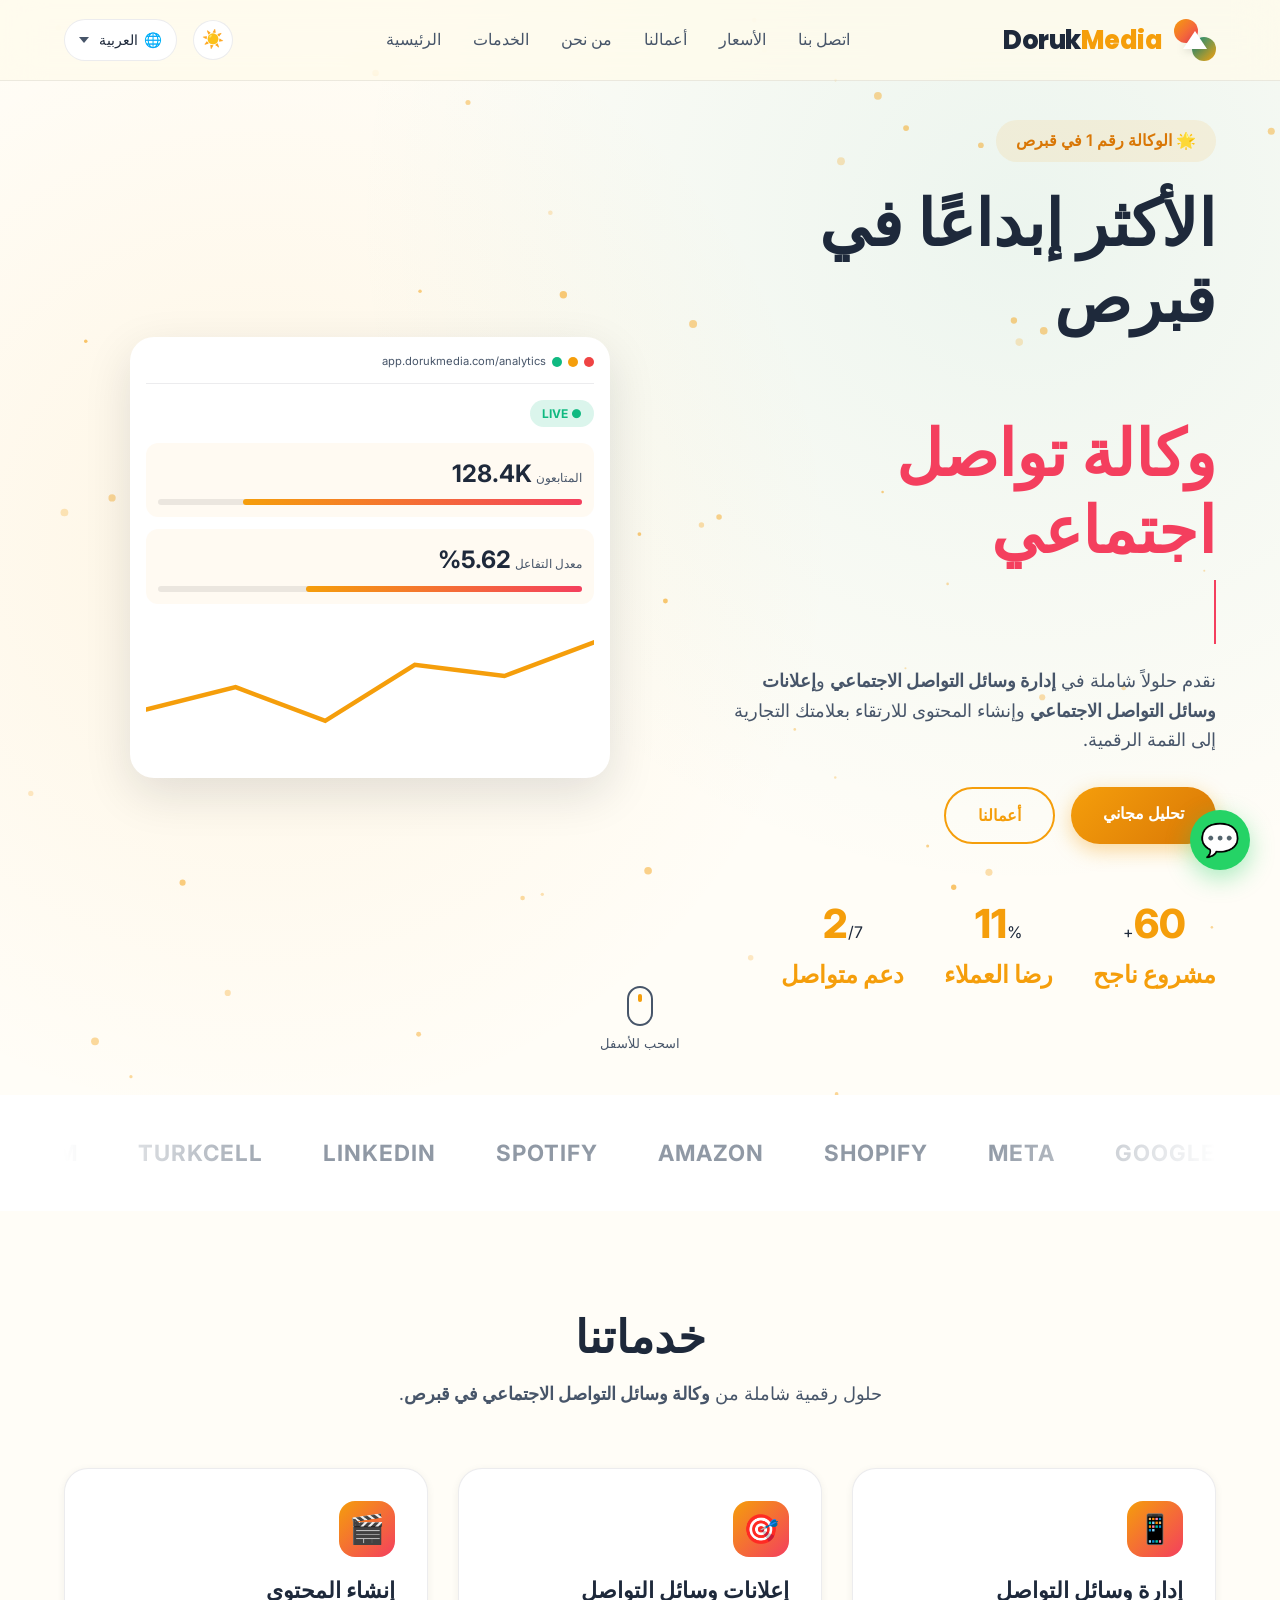
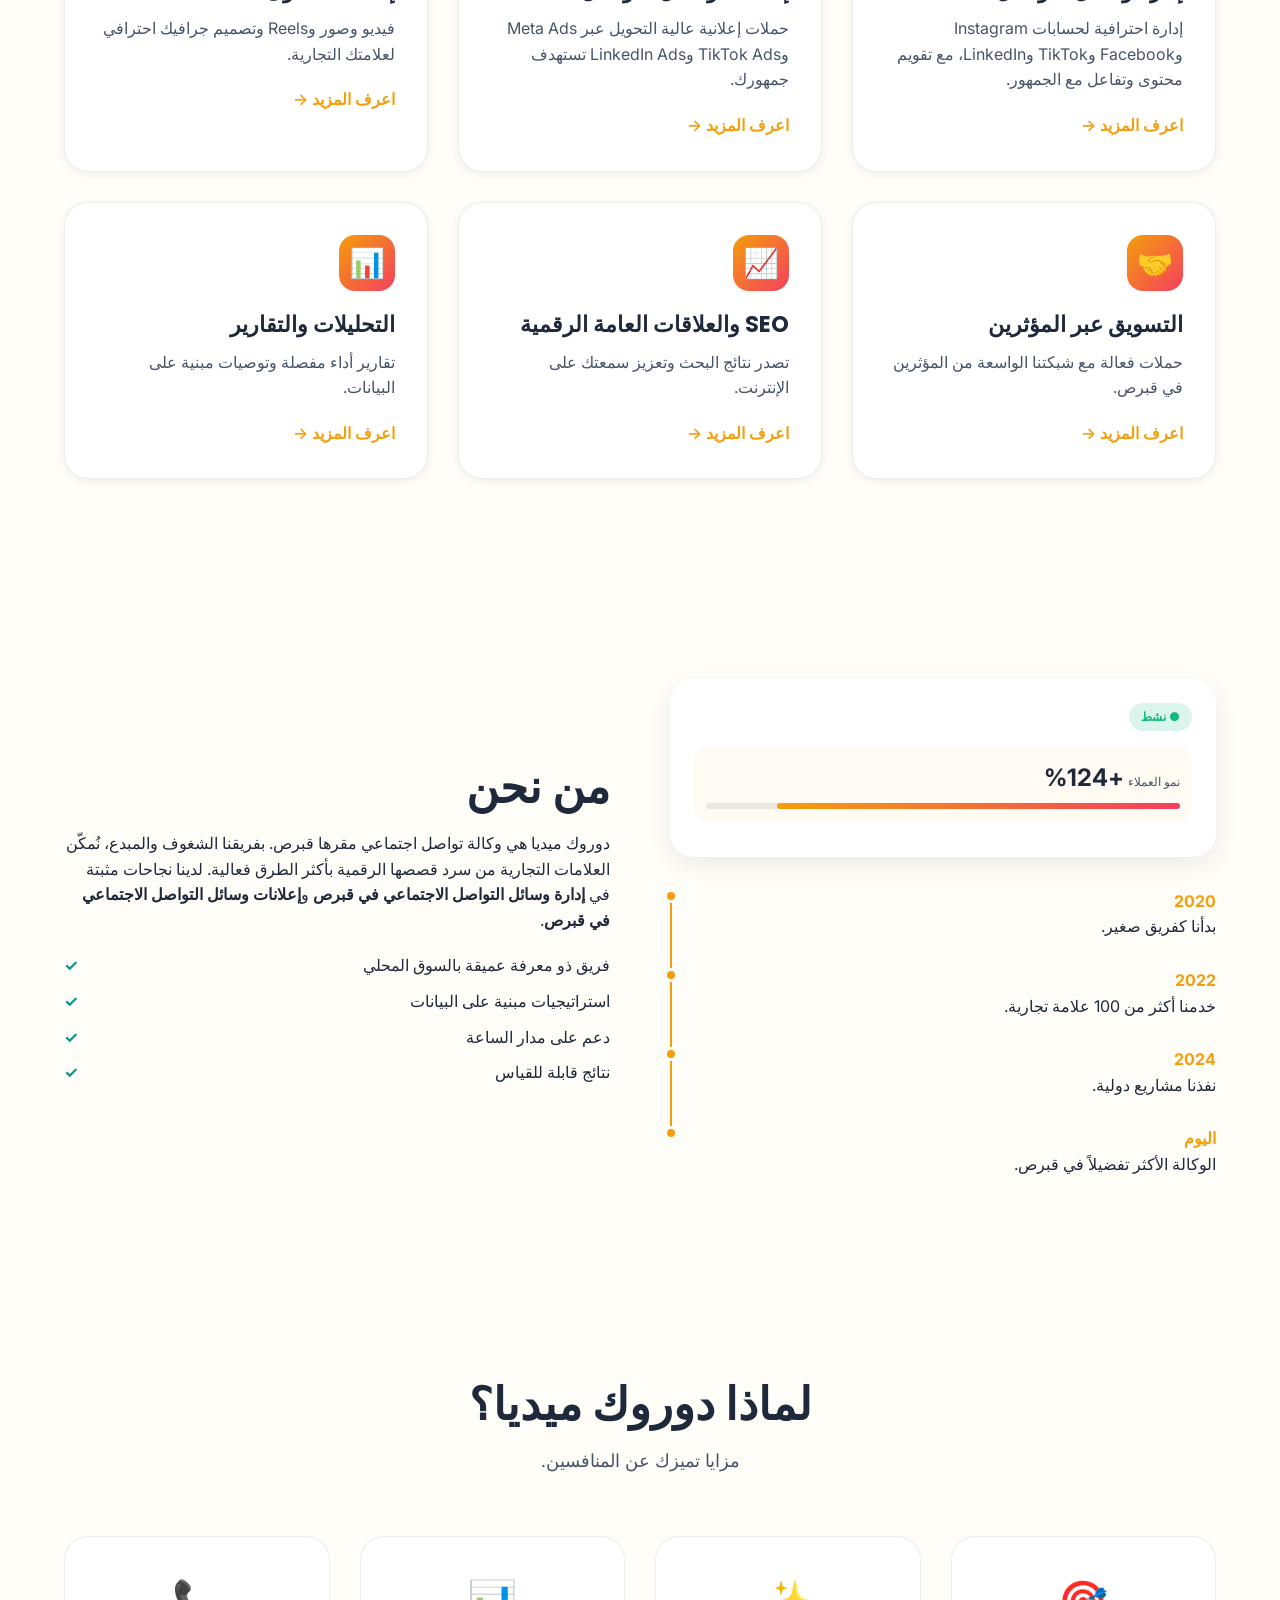
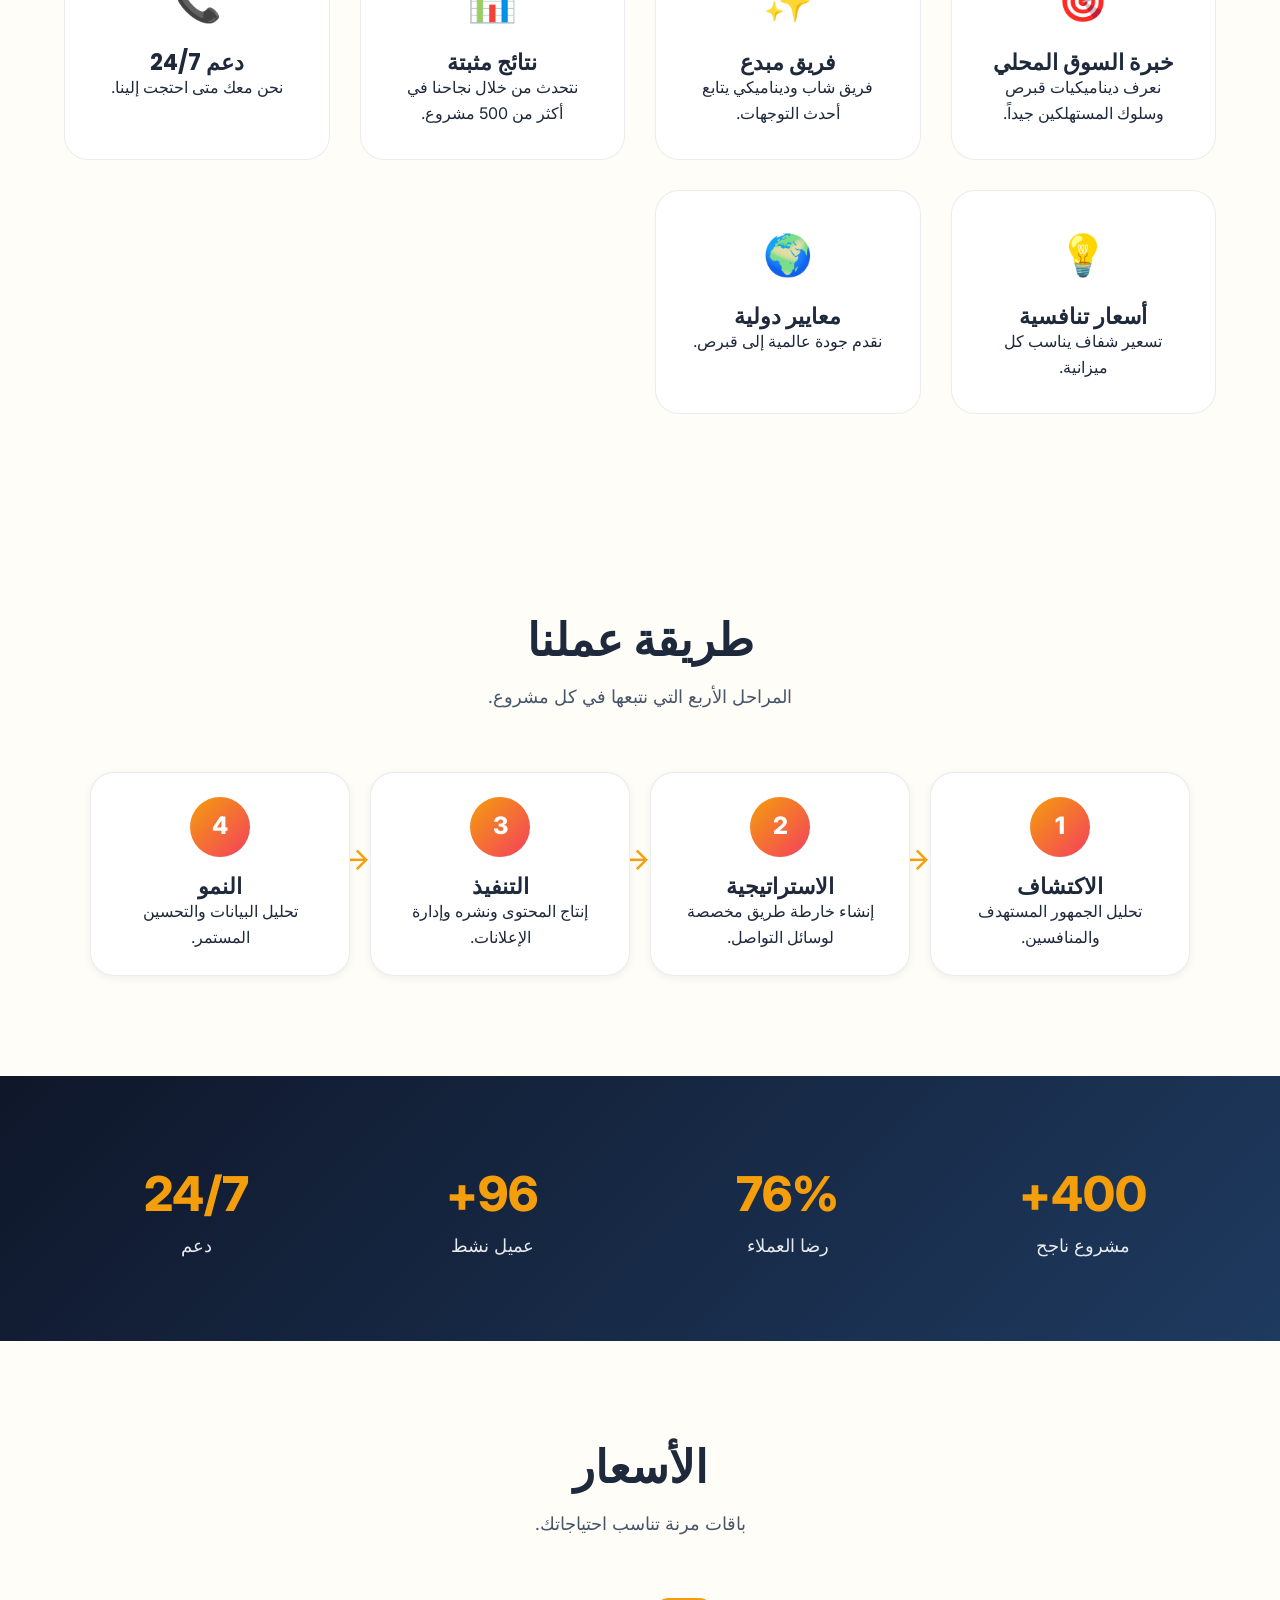
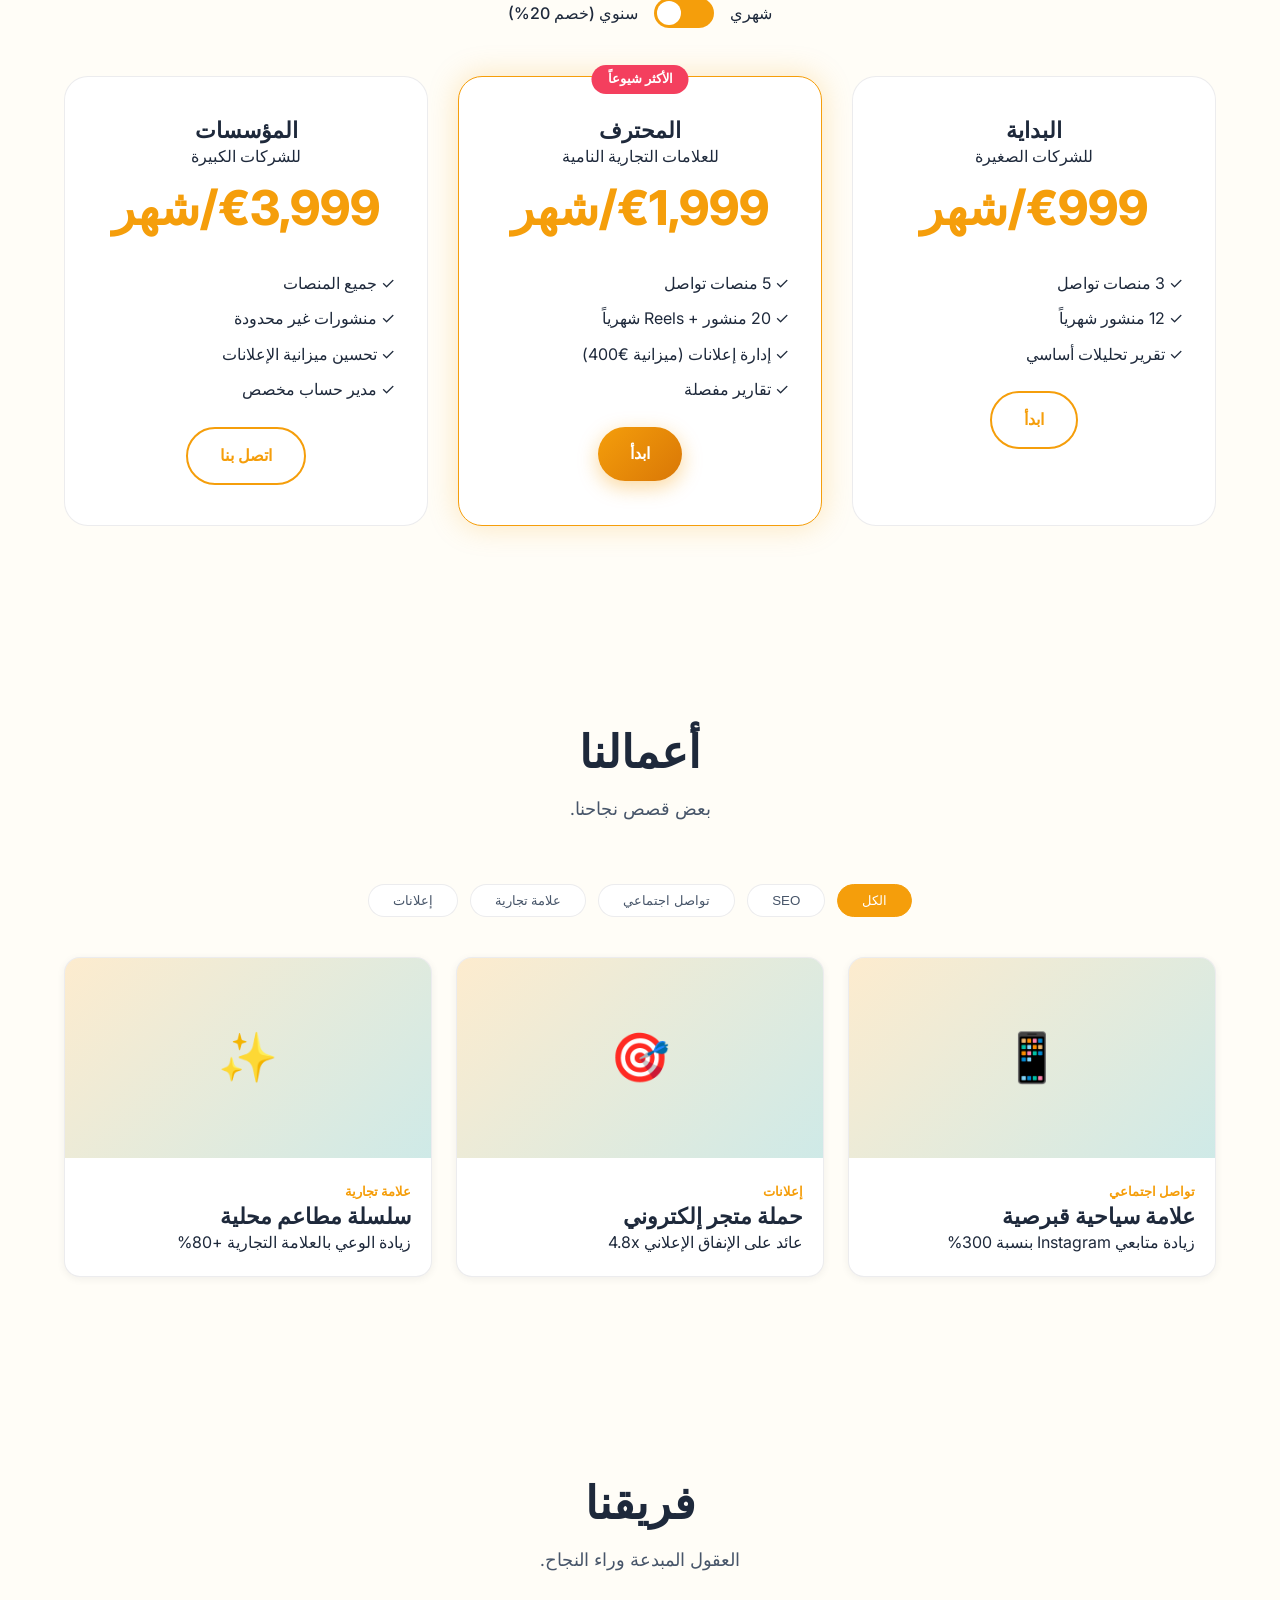
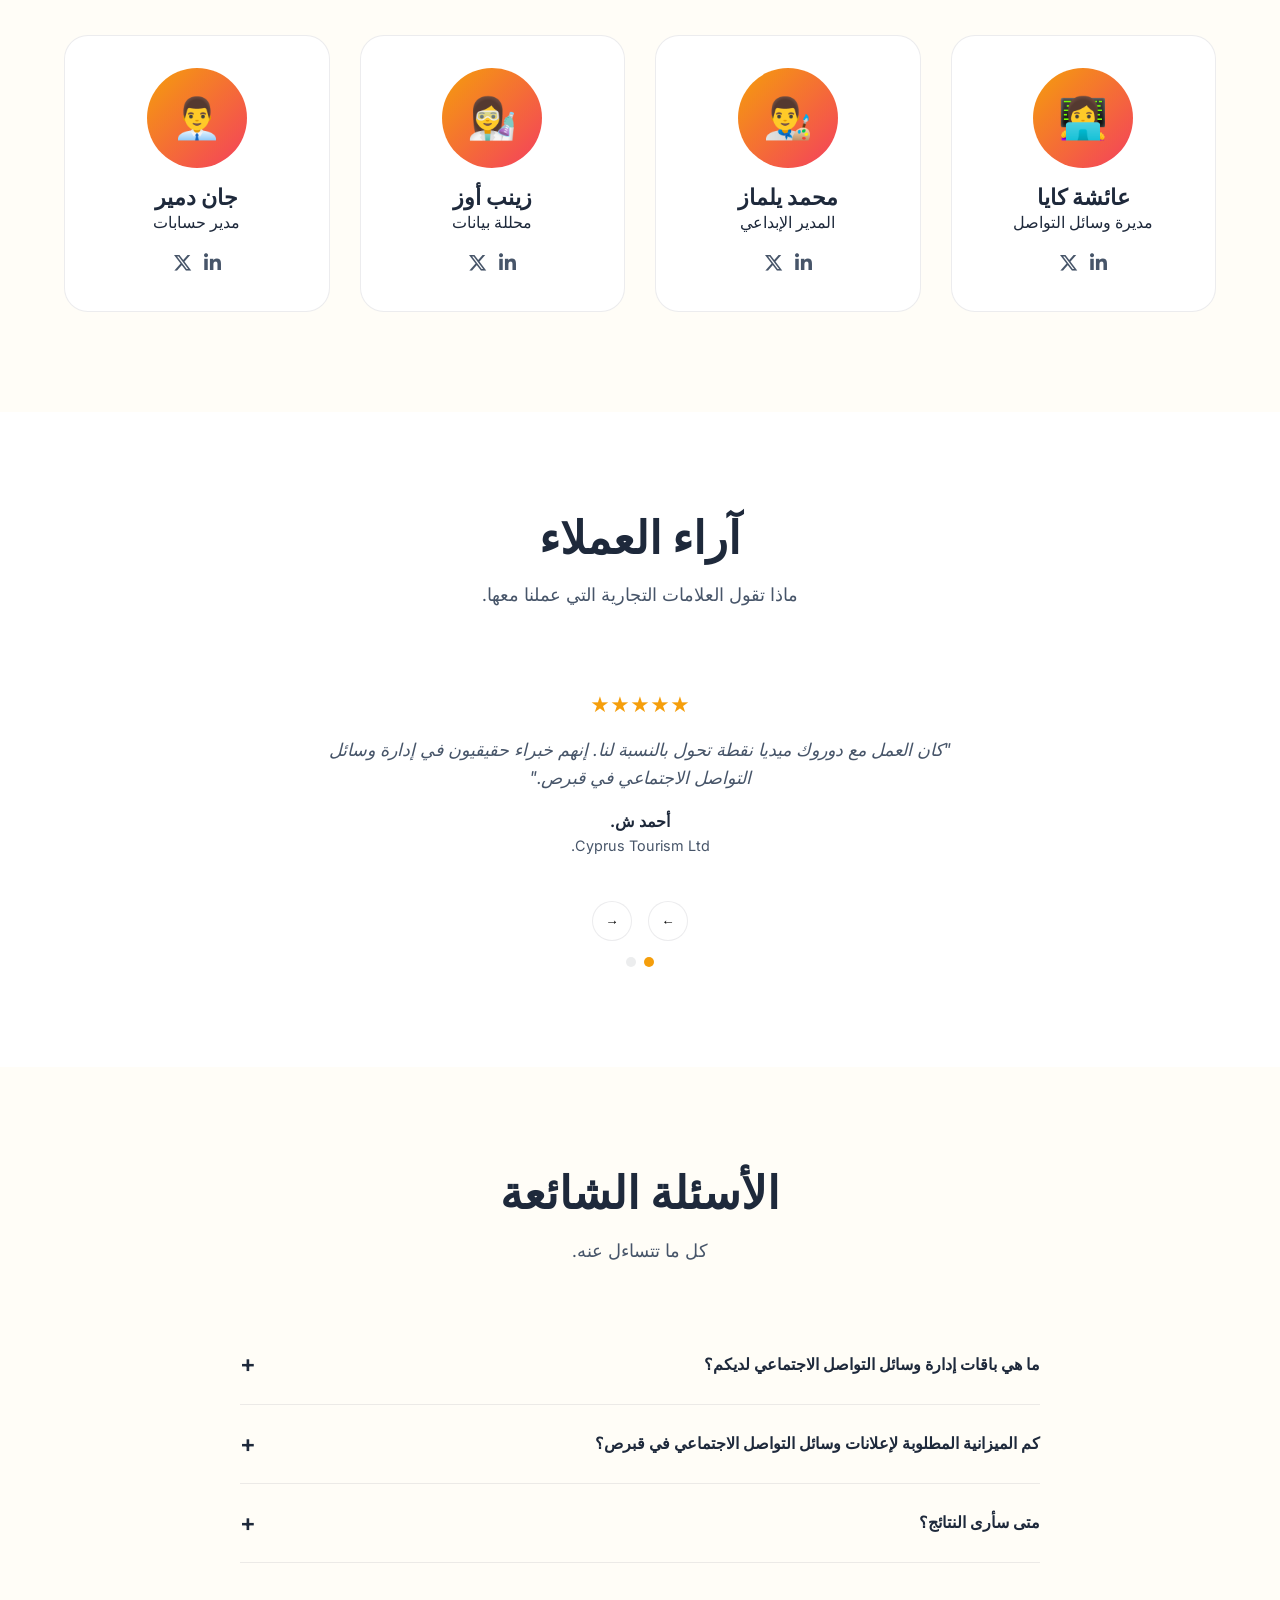
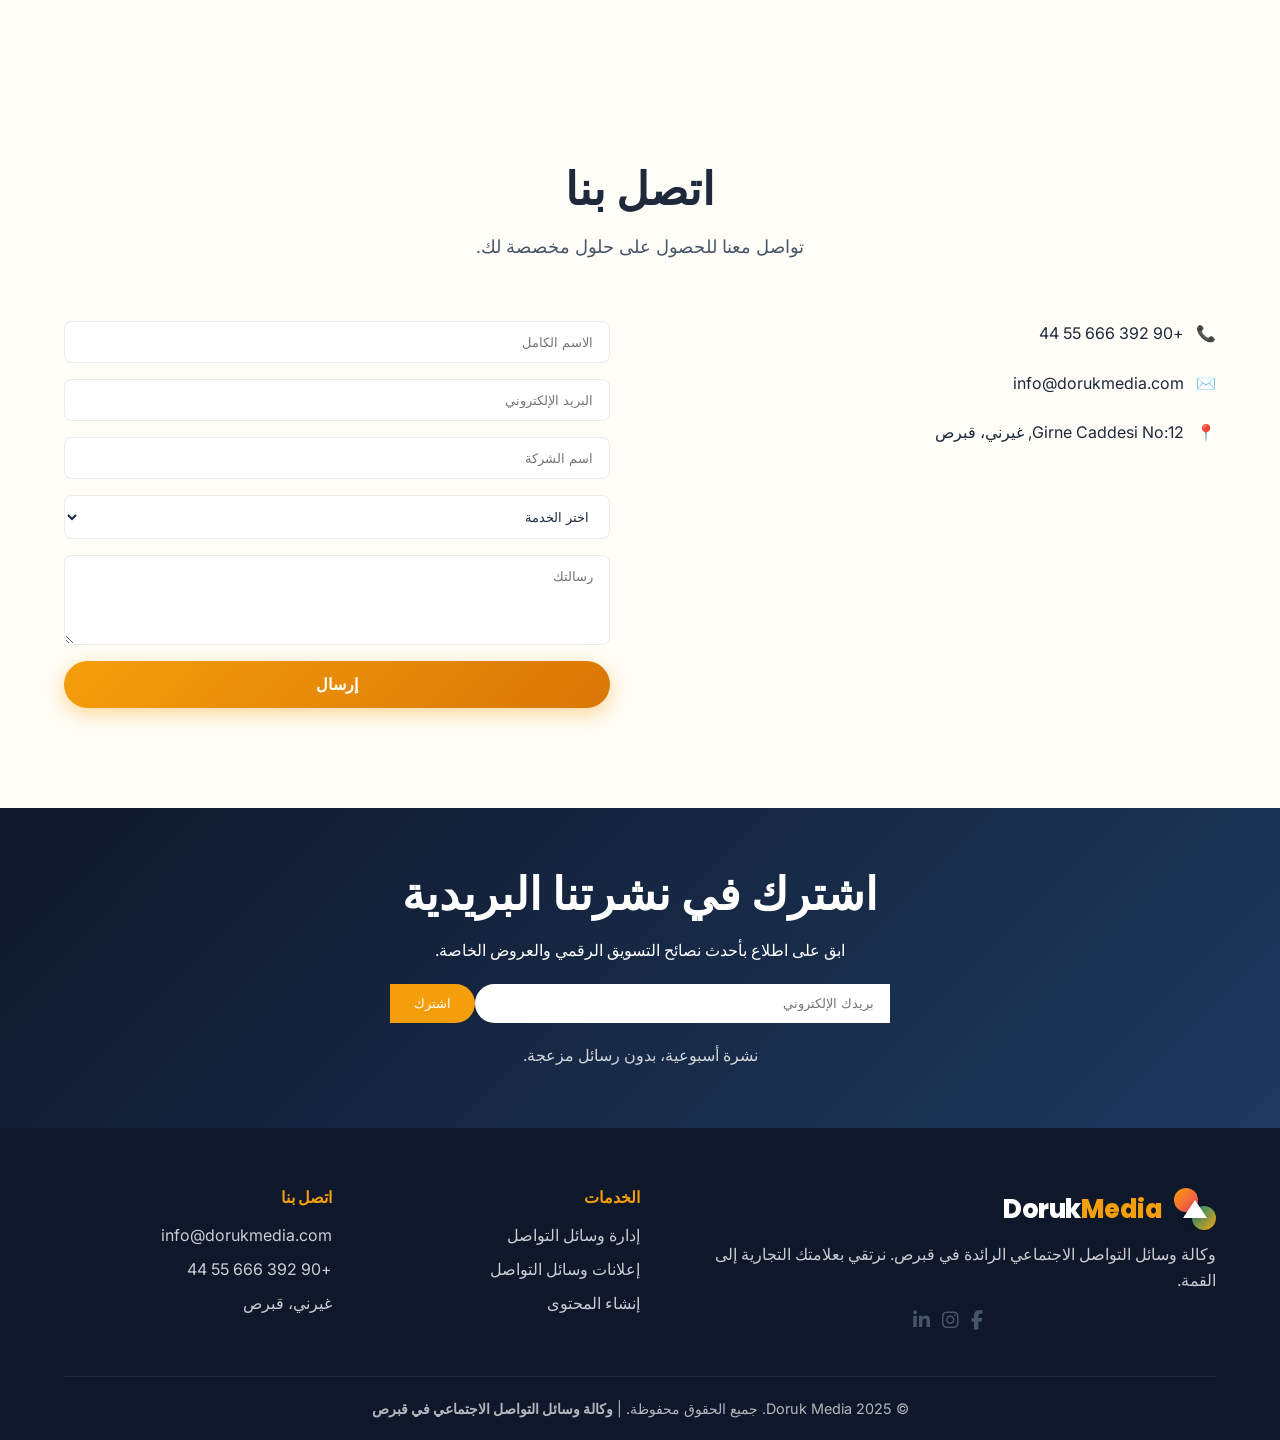
==== ar/index.html @ 45096ca0 "first commit" ====
<!DOCTYPE html>
<html lang="ar" dir="rtl">
<head>
    <meta charset="UTF-8">
    <meta name="viewport" content="width=device-width, initial-scale=1.0">
    <title>وكالة وسائل التواصل الاجتماعي في قبرص | دوروك ميديا - تصل إلى القمة الرقمية</title>
    <meta name="description" content="وكالة وسائل التواصل الاجتماعي الرائدة في قبرص دوروك ميديا؛ نقدم إدارة وسائل التواصل الاجتماعي، الإعلانات، إنشاء المحتوى والتسويق عبر المؤثرين. احصل على تحليل مجاني.">
    <meta name="keywords" content="وكالة وسائل التواصل الاجتماعي قبرص, إدارة وسائل التواصل الاجتماعي قبرص, إعلانات وسائل التواصل الاجتماعي قبرص, وكالة تواصل اجتماعي قبرص, التسويق الرقمي قبرص">
    <link rel="canonical" href="https://www.dorukmedia.com/ar/">
    <link rel="alternate" hreflang="tr" href="https://www.dorukmedia.com/tr/">
    <link rel="alternate" hreflang="en" href="https://www.dorukmedia.com/en/">
    <link rel="alternate" hreflang="ru" href="https://www.dorukmedia.com/ru/">
    <link rel="alternate" hreflang="ar" href="https://www.dorukmedia.com/ar/">
    <link rel="alternate" hreflang="x-default" href="https://www.dorukmedia.com/tr/">
    <meta property="og:title" content="وكالة وسائل التواصل الاجتماعي في قبرص | دوروك ميديا">
    <meta property="og:description" content="وكالة وسائل التواصل الاجتماعي الرائدة في قبرص.">
    <meta property="og:url" content="https://www.dorukmedia.com/ar/">
    <meta property="og:type" content="website">
    <script type="application/ld+json">
        {
            "@context": "https://schema.org",
            "@type": "LocalBusiness",
            "name": "دوروك ميديا",
            "description": "وكالة إدارة وسائل التواصل الاجتماعي والإعلان في قبرص",
            "url": "https://www.dorukmedia.com/ar/",
            "telephone": "+90 392 666 55 44",
            "address": { "@type": "PostalAddress", "streetAddress": "Girne Caddesi No:12", "addressLocality": "غيرني", "addressRegion": "قبرص", "postalCode": "99300", "addressCountry": "CY" },
            "openingHours": "Mo-Fr 09:00-18:00"
        }
    </script>
    <link rel="preconnect" href="https://fonts.googleapis.com">
    <link rel="preconnect" href="https://fonts.gstatic.com" crossorigin>
    <link href="https://fonts.googleapis.com/css2?family=Inter:wght@300;400;500;600;700;800;900&family=Poppins:wght@300;400;500;600;700;800;900&display=swap" rel="stylesheet">
    <link rel="stylesheet" href="https://cdnjs.cloudflare.com/ajax/libs/font-awesome/6.5.1/css/all.min.css">
    <link rel="stylesheet" href="../css/style.css">
    <style>
        /* RTL Fixes */
        .lang-dropdown { right: auto; left: 0; }
        .header-actions { flex-direction: row-reverse; }
        .hero-buttons { justify-content: flex-start; }
        .hero-stats { justify-content: flex-start; }
        .nav-list { flex-direction: row-reverse; }
        .step-arrow { right: auto; left: -30px; }
        .arrow-down { margin-left: 0; margin-right: 4px; }
        .contact-form { direction: rtl; }
    </style>
</head>
<body>
    <div class="progress-bar" id="progressBar"></div>
    
    <!-- HEADER -->
    <header class="header" id="header">
        <div class="container header-inner">
            <a href="#" class="logo">
                <div class="logo-icon">
                    <div class="logo-circle c1"></div>
                    <div class="logo-circle c2"></div>
                    <div class="logo-triangle"></div>
                </div>
                <span class="logo-text">Doruk<span class="logo-accent">Media</span></span>
            </a>
            <nav class="nav" id="nav">
                <ul class="nav-list">
                    <li><a href="#home">الرئيسية</a></li>
                    <li><a href="#services">الخدمات</a></li>
                    <li><a href="#about">من نحن</a></li>
                    <li><a href="#portfolio">أعمالنا</a></li>
                    <li><a href="#pricing">الأسعار</a></li>
                    <li><a href="#contact">اتصل بنا</a></li>
                </ul>
            </nav>
            <div class="header-actions">
                <div class="lang-switcher">
                    <div class="lang-current" id="langCurrent">
                        <span class="globe">🌐</span>
                        <span class="lang-name" id="langName">العربية</span>
                        <i class="arrow-down"></i>
                    </div>
                    <ul class="lang-dropdown" id="langDropdown">
                        <li data-lang="tr">🇹🇷 Türkçe</li>
                        <li data-lang="en">🇬🇧 English</li>
                        <li data-lang="ru">🇷🇺 Русский</li>
                        <li data-lang="ar" class="active">🇸🇦 العربية</li>
                    </ul>
                </div>
                <button class="theme-toggle" id="themeToggle">
                    <span class="icon-sun">☀️</span>
                    <span class="icon-moon">🌙</span>
                </button>
                <button class="hamburger" id="hamburger">
                    <span></span><span></span><span></span>
                </button>
            </div>
        </div>
    </header>

    <!-- HERO -->
    <section class="hero" id="home">
        <canvas id="particleCanvas"></canvas>
        <div class="container hero-grid">
            <div class="hero-content reveal">
                <span class="badge">🌟 الوكالة رقم 1 في قبرص</span>
                <h1>
                    <span class="static-text">الأكثر إبداعًا في قبرص</span><br>
                    <span class="dynamic-text" id="typewriter"></span><span class="typewriter-cursor"></span>
                </h1>
                <p class="hero-description">نقدم حلولاً شاملة في <strong>إدارة وسائل التواصل الاجتماعي</strong> و<strong>إعلانات وسائل التواصل الاجتماعي</strong> وإنشاء المحتوى للارتقاء بعلامتك التجارية إلى القمة الرقمية.</p>
                <div class="hero-buttons">
                    <a href="#contact" class="btn btn-primary">تحليل مجاني</a>
                    <a href="#portfolio" class="btn btn-outline">أعمالنا</a>
                </div>
                <div class="hero-stats">
                    <div class="stat">
                        <span class="stat-number" data-count="500">0</span><span>+</span>
                        <span class="stat-label">مشروع ناجح</span>
                    </div>
                    <div class="stat">
                        <span class="stat-number" data-count="98">0</span><span>%</span>
                        <span class="stat-label">رضا العملاء</span>
                    </div>
                    <div class="stat">
                        <span class="stat-number" data-count="24">0</span><span>/7</span>
                        <span class="stat-label">دعم متواصل</span>
                    </div>
                </div>
            </div>
            <div class="hero-visual reveal">
                <div class="dashboard-mockup">
                    <div class="browser-bar">
                        <span class="dot red"></span><span class="dot yellow"></span><span class="dot green"></span>
                        <span class="url">app.dorukmedia.com/analytics</span>
                    </div>
                    <div class="dashboard-content">
                        <div class="live-badge">● LIVE</div>
                        <div class="metric-card">
                            <span class="metric-label">المتابعون</span>
                            <span class="metric-value">128.4K</span>
                            <div class="metric-bar"><div class="fill" style="width:80%"></div></div>
                        </div>
                        <div class="metric-card">
                            <span class="metric-label">معدل التفاعل</span>
                            <span class="metric-value">5.62%</span>
                            <div class="metric-bar"><div class="fill" style="width:65%"></div></div>
                        </div>
                        <div class="chart-area">
                            <svg viewBox="0 0 200 60">
                                <polyline class="chart-line" points="0,40 40,30 80,45 120,20 160,25 200,10"/>
                            </svg>
                        </div>
                    </div>
                </div>
            </div>
        </div>
        <div class="scroll-indicator">
            <div class="mouse"><div class="wheel"></div></div>
            <span>اسحب للأسفل</span>
        </div>
    </section>

    <!-- TRUSTED -->
    <section class="trusted">
        <div class="container">
            <div class="marquee">
                <div class="marquee-track">
                    <span>GOOGLE</span><span>META</span><span>SHOPIFY</span><span>AMAZON</span>
                    <span>SPOTIFY</span><span>LINKEDIN</span><span>TURKCELL</span><span>KKTC TELSIM</span>
                    <span>GOOGLE</span><span>META</span><span>SHOPIFY</span><span>AMAZON</span>
                </div>
            </div>
        </div>
    </section>

    <!-- SERVICES -->
    <section id="services">
        <div class="container">
            <div class="section-header reveal">
                <h2>خدماتنا</h2>
                <p>حلول رقمية شاملة من <strong>وكالة وسائل التواصل الاجتماعي في قبرص</strong>.</p>
            </div>
            <div class="services-grid">
                <div class="service-card reveal">
                    <div class="service-icon">📱</div>
                    <h3>إدارة وسائل التواصل</h3>
                    <p>إدارة احترافية لحسابات Instagram وFacebook وTikTok وLinkedIn، مع تقويم محتوى وتفاعل مع الجمهور.</p>
                    <span class="learn-more">اعرف المزيد →</span>
                </div>
                <div class="service-card reveal">
                    <div class="service-icon">🎯</div>
                    <h3>إعلانات وسائل التواصل</h3>
                    <p>حملات إعلانية عالية التحويل عبر Meta Ads وTikTok Ads وLinkedIn Ads تستهدف جمهورك.</p>
                    <span class="learn-more">اعرف المزيد →</span>
                </div>
                <div class="service-card reveal">
                    <div class="service-icon">🎬</div>
                    <h3>إنشاء المحتوى</h3>
                    <p>فيديو وصور وReels وتصميم جرافيك احترافي لعلامتك التجارية.</p>
                    <span class="learn-more">اعرف المزيد →</span>
                </div>
                <div class="service-card reveal">
                    <div class="service-icon">🤝</div>
                    <h3>التسويق عبر المؤثرين</h3>
                    <p>حملات فعالة مع شبكتنا الواسعة من المؤثرين في قبرص.</p>
                    <span class="learn-more">اعرف المزيد →</span>
                </div>
                <div class="service-card reveal">
                    <div class="service-icon">📈</div>
                    <h3>SEO والعلاقات العامة الرقمية</h3>
                    <p>تصدر نتائج البحث وتعزيز سمعتك على الإنترنت.</p>
                    <span class="learn-more">اعرف المزيد →</span>
                </div>
                <div class="service-card reveal">
                    <div class="service-icon">📊</div>
                    <h3>التحليلات والتقارير</h3>
                    <p>تقارير أداء مفصلة وتوصيات مبنية على البيانات.</p>
                    <span class="learn-more">اعرف المزيد →</span>
                </div>
            </div>
        </div>
    </section>
    <div class="modal-overlay" id="serviceModal">
        <div class="modal-content">
            <button class="modal-close">✕</button>
            <h3 id="modalTitle">اسم الخدمة</h3>
            <p id="modalDescription">وصف الخدمة هنا.</p>
        </div>
    </div>

    <!-- ABOUT -->
    <section id="about">
        <div class="container about-grid">
            <div class="about-left reveal">
                <div class="analytics-card">
                    <div class="live-badge">● نشط</div>
                    <div class="metric-card">
                        <span class="metric-label">نمو العملاء</span>
                        <span class="metric-value">+124%</span>
                        <div class="metric-bar"><div class="fill" style="width:85%"></div></div>
                    </div>
                </div>
                <div class="timeline">
                    <div class="timeline-item"><div class="timeline-dot"></div><span class="timeline-year">2020</span><p>بدأنا كفريق صغير.</p></div>
                    <div class="timeline-item"><div class="timeline-dot"></div><span class="timeline-year">2022</span><p>خدمنا أكثر من 100 علامة تجارية.</p></div>
                    <div class="timeline-item"><div class="timeline-dot"></div><span class="timeline-year">2024</span><p>نفذنا مشاريع دولية.</p></div>
                    <div class="timeline-item"><div class="timeline-dot"></div><span class="timeline-year">اليوم</span><p>الوكالة الأكثر تفضيلاً في قبرص.</p></div>
                </div>
            </div>
            <div class="about-right reveal">
                <h2>من نحن</h2>
                <p>دوروك ميديا هي وكالة تواصل اجتماعي مقرها قبرص. بفريقنا الشغوف والمبدع، نُمكّن العلامات التجارية من سرد قصصها الرقمية بأكثر الطرق فعالية. لدينا نجاحات مثبتة في <strong>إدارة وسائل التواصل الاجتماعي في قبرص</strong> و<strong>إعلانات وسائل التواصل الاجتماعي في قبرص</strong>.</p>
                <ul>
                    <li>فريق ذو معرفة عميقة بالسوق المحلي</li>
                    <li>استراتيجيات مبنية على البيانات</li>
                    <li>دعم على مدار الساعة</li>
                    <li>نتائج قابلة للقياس</li>
                </ul>
            </div>
        </div>
    </section>

    <!-- WHY US -->
    <section id="why-us">
        <div class="container">
            <div class="section-header reveal">
                <h2>لماذا دوروك ميديا؟</h2>
                <p>مزايا تميزك عن المنافسين.</p>
            </div>
            <div class="why-grid">
                <div class="why-card reveal"><div class="why-icon">🎯</div><h3>خبرة السوق المحلي</h3><p>نعرف ديناميكيات قبرص وسلوك المستهلكين جيداً.</p></div>
                <div class="why-card reveal"><div class="why-icon">✨</div><h3>فريق مبدع</h3><p>فريق شاب وديناميكي يتابع أحدث التوجهات.</p></div>
                <div class="why-card reveal"><div class="why-icon">📊</div><h3>نتائج مثبتة</h3><p>نتحدث من خلال نجاحنا في أكثر من 500 مشروع.</p></div>
                <div class="why-card reveal"><div class="why-icon">📞</div><h3>دعم 24/7</h3><p>نحن معك متى احتجت إلينا.</p></div>
                <div class="why-card reveal"><div class="why-icon">💡</div><h3>أسعار تنافسية</h3><p>تسعير شفاف يناسب كل ميزانية.</p></div>
                <div class="why-card reveal"><div class="why-icon">🌍</div><h3>معايير دولية</h3><p>نقدم جودة عالمية إلى قبرص.</p></div>
            </div>
        </div>
    </section>

    <!-- PROCESS -->
    <section id="process">
        <div class="container">
            <div class="section-header reveal">
                <h2>طريقة عملنا</h2>
                <p>المراحل الأربع التي نتبعها في كل مشروع.</p>
            </div>
            <div class="process-steps">
                <div class="step-card reveal">
                    <div class="step-number">1</div>
                    <h3>الاكتشاف</h3>
                    <p>تحليل الجمهور المستهدف والمنافسين.</p>
                    <span class="step-arrow">→</span>
                </div>
                <div class="step-card reveal">
                    <div class="step-number">2</div>
                    <h3>الاستراتيجية</h3>
                    <p>إنشاء خارطة طريق مخصصة لوسائل التواصل.</p>
                    <span class="step-arrow">→</span>
                </div>
                <div class="step-card reveal">
                    <div class="step-number">3</div>
                    <h3>التنفيذ</h3>
                    <p>إنتاج المحتوى ونشره وإدارة الإعلانات.</p>
                    <span class="step-arrow">→</span>
                </div>
                <div class="step-card reveal">
                    <div class="step-number">4</div>
                    <h3>النمو</h3>
                    <p>تحليل البيانات والتحسين المستمر.</p>
                </div>
            </div>
        </div>
    </section>

    <!-- STATISTICS -->
    <section class="stats-section">
        <div class="container">
            <div class="stats-grid reveal">
                <div class="stat-item"><span class="number stat-number" data-count="500">0</span><span class="number">+</span><div class="label">مشروع ناجح</div></div>
                <div class="stat-item"><span class="number stat-number" data-count="95">0</span><span class="number">%</span><div class="label">رضا العملاء</div></div>
                <div class="stat-item"><span class="number stat-number" data-count="120">0</span><span class="number">+</span><div class="label">عميل نشط</div></div>
                <div class="stat-item"><span class="number">24/7</span><div class="label">دعم</div></div>
            </div>
        </div>
    </section>

    <!-- PRICING -->
    <section id="pricing">
        <div class="container">
            <div class="section-header reveal">
                <h2>الأسعار</h2>
                <p>باقات مرنة تناسب احتياجاتك.</p>
            </div>
            <div class="pricing-toggle reveal">
                <span>شهري</span>
                <div class="toggle-switch" id="pricingToggle"></div>
                <span>سنوي (خصم 20%)</span>
            </div>
            <div class="pricing-grid">
                <div class="pricing-card reveal">
                    <h3>البداية</h3>
                    <p>للشركات الصغيرة</p>
                    <div class="price monthly">€999<span>/شهر</span></div>
                    <div class="price yearly" style="display:none;">€799<span>/شهر</span></div>
                    <ul>
                        <li>✓ 3 منصات تواصل</li>
                        <li>✓ 12 منشور شهرياً</li>
                        <li>✓ تقرير تحليلات أساسي</li>
                    </ul>
                    <a href="#contact" class="btn btn-outline">ابدأ</a>
                </div>
                <div class="pricing-card popular reveal">
                    <div class="popular-badge">الأكثر شيوعاً</div>
                    <h3>المحترف</h3>
                    <p>للعلامات التجارية النامية</p>
                    <div class="price monthly">€1,999<span>/شهر</span></div>
                    <div class="price yearly" style="display:none;">€1,599<span>/شهر</span></div>
                    <ul>
                        <li>✓ 5 منصات تواصل</li>
                        <li>✓ 20 منشور + Reels شهرياً</li>
                        <li>✓ إدارة إعلانات (ميزانية €400)</li>
                        <li>✓ تقارير مفصلة</li>
                    </ul>
                    <a href="#contact" class="btn btn-primary">ابدأ</a>
                </div>
                <div class="pricing-card reveal">
                    <h3>المؤسسات</h3>
                    <p>للشركات الكبيرة</p>
                    <div class="price monthly">€3,999<span>/شهر</span></div>
                    <div class="price yearly" style="display:none;">€3,199<span>/شهر</span></div>
                    <ul>
                        <li>✓ جميع المنصات</li>
                        <li>✓ منشورات غير محدودة</li>
                        <li>✓ تحسين ميزانية الإعلانات</li>
                        <li>✓ مدير حساب مخصص</li>
                    </ul>
                    <a href="#contact" class="btn btn-outline">اتصل بنا</a>
                </div>
            </div>
        </div>
    </section>

    <!-- PORTFOLIO -->
    <section id="portfolio">
        <div class="container">
            <div class="section-header reveal">
                <h2>أعمالنا</h2>
                <p>بعض قصص نجاحنا.</p>
            </div>
            <div class="filter-buttons reveal">
                <button class="filter-btn active" data-filter="all">الكل</button>
                <button class="filter-btn" data-filter="seo">SEO</button>
                <button class="filter-btn" data-filter="social">تواصل اجتماعي</button>
                <button class="filter-btn" data-filter="branding">علامة تجارية</button>
                <button class="filter-btn" data-filter="ads">إعلانات</button>
            </div>
            <div class="portfolio-grid">
                <div class="portfolio-item reveal" data-category="social">
                    <div class="portfolio-img">📱</div>
                    <div class="portfolio-info">
                        <span class="portfolio-category">تواصل اجتماعي</span>
                        <h3>علامة سياحية قبرصية</h3>
                        <p>زيادة متابعي Instagram بنسبة 300%</p>
                    </div>
                </div>
                <div class="portfolio-item reveal" data-category="ads">
                    <div class="portfolio-img">🎯</div>
                    <div class="portfolio-info">
                        <span class="portfolio-category">إعلانات</span>
                        <h3>حملة متجر إلكتروني</h3>
                        <p>عائد على الإنفاق الإعلاني 4.8x</p>
                    </div>
                </div>
                <div class="portfolio-item reveal" data-category="branding">
                    <div class="portfolio-img">✨</div>
                    <div class="portfolio-info">
                        <span class="portfolio-category">علامة تجارية</span>
                        <h3>سلسلة مطاعم محلية</h3>
                        <p>زيادة الوعي بالعلامة التجارية +80%</p>
                    </div>
                </div>
            </div>
        </div>
    </section>

    <!-- TEAM -->
    <section id="team">
        <div class="container">
            <div class="section-header reveal">
                <h2>فريقنا</h2>
                <p>العقول المبدعة وراء النجاح.</p>
            </div>
            <div class="team-grid">
                <div class="team-card reveal">
                    <div class="team-avatar">👩‍💻</div>
                    <h3>عائشة كايا</h3>
                    <p>مديرة وسائل التواصل</p>
                    <div class="social-links">
                        <a href="#"><i class="fab fa-linkedin-in"></i></a>
                        <a href="#"><i class="fab fa-x-twitter"></i></a>
                    </div>
                </div>
                <div class="team-card reveal">
                    <div class="team-avatar">👨‍🎨</div>
                    <h3>محمد يلماز</h3>
                    <p>المدير الإبداعي</p>
                    <div class="social-links">
                        <a href="#"><i class="fab fa-linkedin-in"></i></a>
                        <a href="#"><i class="fab fa-x-twitter"></i></a>
                    </div>
                </div>
                <div class="team-card reveal">
                    <div class="team-avatar">👩‍🔬</div>
                    <h3>زينب أوز</h3>
                    <p>محللة بيانات</p>
                    <div class="social-links">
                        <a href="#"><i class="fab fa-linkedin-in"></i></a>
                        <a href="#"><i class="fab fa-x-twitter"></i></a>
                    </div>
                </div>
                <div class="team-card reveal">
                    <div class="team-avatar">👨‍💼</div>
                    <h3>جان دمير</h3>
                    <p>مدير حسابات</p>
                    <div class="social-links">
                        <a href="#"><i class="fab fa-linkedin-in"></i></a>
                        <a href="#"><i class="fab fa-x-twitter"></i></a>
                    </div>
                </div>
            </div>
        </div>
    </section>

    <!-- TESTIMONIALS -->
    <section id="testimonials" class="testimonials">
        <div class="container">
            <div class="section-header reveal">
                <h2>آراء العملاء</h2>
                <p>ماذا تقول العلامات التجارية التي عملنا معها.</p>
            </div>
            <div class="carousel reveal">
                <div class="carousel-track">
                    <div class="testimonial-card">
                        <div class="testimonial-stars">★★★★★</div>
                        <p class="testimonial-text">"كان العمل مع دوروك ميديا نقطة تحول بالنسبة لنا. إنهم خبراء حقيقيون في إدارة وسائل التواصل الاجتماعي في قبرص."</p>
                        <p class="testimonial-author">أحمد ش.</p>
                        <p class="testimonial-company">Cyprus Tourism Ltd.</p>
                    </div>
                    <div class="testimonial-card">
                        <div class="testimonial-stars">★★★★★</div>
                        <p class="testimonial-text">"تضاعفت مبيعاتنا بفضل حملات إعلانات وسائل التواصل الاجتماعي في قبرص. فريق رائع!"</p>
                        <p class="testimonial-author">إيلينا م.</p>
                        <p class="testimonial-company">متجر أزياء</p>
                    </div>
                </div>
                <div class="carousel-controls">
                    <button id="carousel-prev">←</button>
                    <button id="carousel-next">→</button>
                </div>
                <div class="carousel-dots"></div>
            </div>
        </div>
    </section>

    <!-- FAQ -->
    <section id="faq">
        <div class="container">
            <div class="section-header reveal">
                <h2>الأسئلة الشائعة</h2>
                <p>كل ما تتساءل عنه.</p>
            </div>
            <div class="faq-list reveal">
                <div class="faq-item">
                    <div class="faq-question">ما هي باقات إدارة وسائل التواصل الاجتماعي لديكم؟</div>
                    <div class="faq-answer"><p>لدينا باقات البداية والمحترف والمؤسسات. راجع قسم الأسعار للتفاصيل.</p></div>
                </div>
                <div class="faq-item">
                    <div class="faq-question">كم الميزانية المطلوبة لإعلانات وسائل التواصل الاجتماعي في قبرص؟</div>
                    <div class="faq-answer"><p>نحدد الميزانية بناءً على أهدافك. يمكنك الحصول على نتائج فعالة بدءاً من €400.</p></div>
                </div>
                <div class="faq-item">
                    <div class="faq-question">متى سأرى النتائج؟</div>
                    <div class="faq-answer"><p>النمو العضوي يظهر خلال 3-6 أشهر، بينما تجلب الإعلانات زيارات فورية.</p></div>
                </div>
            </div>
        </div>
    </section>

    <!-- CONTACT -->
    <section id="contact">
        <div class="container">
            <div class="section-header reveal">
                <h2>اتصل بنا</h2>
                <p>تواصل معنا للحصول على حلول مخصصة لك.</p>
            </div>
            <div class="contact-grid reveal">
                <div class="contact-info">
                    <div class="contact-info-item">📞 <span>+90 392 666 55 44</span></div>
                    <div class="contact-info-item">✉️ <span>info@dorukmedia.com</span></div>
                    <div class="contact-info-item">📍 <span>Girne Caddesi No:12, غيرني، قبرص</span></div>
                </div>
                <form class="contact-form" id="contactForm">
                    <input type="text" id="name" placeholder="الاسم الكامل" required>
                    <input type="email" id="email" placeholder="البريد الإلكتروني" required>
                    <input type="text" id="company" placeholder="اسم الشركة">
                    <select id="service">
                        <option value="">اختر الخدمة</option>
                        <option value="management">إدارة وسائل التواصل</option>
                        <option value="ads">إعلانات وسائل التواصل</option>
                        <option value="content">إنشاء المحتوى</option>
                        <option value="other">أخرى</option>
                    </select>
                    <textarea id="message" rows="4" placeholder="رسالتك"></textarea>
                    <button type="submit" class="btn btn-primary">إرسال</button>
                    <div class="success-message" id="formSuccess">✅ تم إرسال رسالتك بنجاح! سنرد عليك قريباً.</div>
                </form>
            </div>
        </div>
    </section>

    <!-- NEWSLETTER -->
    <section class="newsletter">
        <div class="container reveal">
            <h2>اشترك في نشرتنا البريدية</h2>
            <p>ابق على اطلاع بأحدث نصائح التسويق الرقمي والعروض الخاصة.</p>
            <form class="newsletter-form" id="newsletterForm">
                <input type="email" placeholder="بريدك الإلكتروني" required>
                <button type="submit">اشترك</button>
            </form>
            <p style="margin-top:12px; opacity:0.8;">نشرة أسبوعية، بدون رسائل مزعجة.</p>
        </div>
    </section>

    <!-- FOOTER -->
    <footer class="footer">
        <div class="container">
            <div class="footer-grid">
                <div>
                    <div class="logo" style="margin-bottom:12px;">
                        <div class="logo-icon">
                            <div class="logo-circle c1"></div><div class="logo-circle c2"></div><div class="logo-triangle"></div>
                        </div>
                        <span class="logo-text" style="color:white;">Doruk<span class="logo-accent">Media</span></span>
                    </div>
                    <p style="opacity:0.8;">وكالة وسائل التواصل الاجتماعي الرائدة في قبرص. نرتقي بعلامتك التجارية إلى القمة.</p>
                    <div class="social-links footer-social">
                        <a href="#" aria-label="Facebook"><i class="fab fa-facebook-f"></i></a>
                        <a href="#" aria-label="Instagram"><i class="fab fa-instagram"></i></a>
                        <a href="#" aria-label="LinkedIn"><i class="fab fa-linkedin-in"></i></a>
                    </div>
                </div>
                <div class="footer-links">
                    <h4>الخدمات</h4>
                    <ul>
                        <li><a href="#">إدارة وسائل التواصل</a></li>
                        <li><a href="#">إعلانات وسائل التواصل</a></li>
                        <li><a href="#">إنشاء المحتوى</a></li>
                    </ul>
                </div>
                <div class="footer-links">
                    <h4>اتصل بنا</h4>
                    <ul>
                        <li><a href="#">info@dorukmedia.com</a></li>
                        <li><a href="#">+90 392 666 55 44</a></li>
                        <li><a href="#">غيرني، قبرص</a></li>
                    </ul>
                </div>
            </div>
            <div class="footer-bottom">
                <p>© 2025 Doruk Media. جميع الحقوق محفوظة. | <strong>وكالة وسائل التواصل الاجتماعي في قبرص</strong></p>
            </div>
        </div>
    </footer>

    <a href="https://wa.me/903926665544" class="whatsapp-float" target="_blank">💬</a>
    <button class="back-to-top" id="backToTop">↑</button>

    <script src="../js/script.js"></script>
</body>
</html>
---- css/style.css ----
/* ============================================
   DORUK MEDIA - Main Stylesheet
   Mediterranean Social Media Agency
   ============================================ */

/* ----- CSS Variables (Light Theme Default) ----- */
:root {
    --font-heading: 'Poppins', sans-serif;
    --font-body: 'Inter', sans-serif;

    --color-primary: #F59E0B;
    --color-primary-dark: #D97706;
    --color-secondary: #0D9488;
    --color-accent: #F43F5E;
    --color-navy: #0F172A;
    --color-cream: #FFFBEB;

    --bg-body: #FFFDF7;
    --bg-card: #FFFFFF;
    --bg-header: rgba(255, 251, 235, 0.75);
    --bg-footer: var(--color-navy);
    --text-primary: #1E293B;
    --text-secondary: #475569;
    --text-on-dark: #F8FAFC;
    --border-color: rgba(15, 23, 42, 0.08);
    --shadow-sm: 0 2px 8px rgba(15,23,42,0.06);
    --shadow-md: 0 8px 24px rgba(15,23,42,0.08);
    --shadow-lg: 0 16px 48px rgba(15,23,42,0.12);
    --shadow-glow: 0 0 30px rgba(245,158,11,0.25);
    --radius-sm: 8px;
    --radius-md: 16px;
    --radius-lg: 24px;
    --transition: 0.3s cubic-bezier(0.4, 0, 0.2, 1);
}

/* ----- Dark Theme ----- */
[data-theme="dark"] {
    --bg-body: #0F172A;
    --bg-card: #1E293B;
    --bg-header: rgba(15, 23, 42, 0.8);
    --text-primary: #F1F5F9;
    --text-secondary: #94A3B8;
    --border-color: rgba(255,255,255,0.08);
    --shadow-sm: 0 2px 8px rgba(0,0,0,0.3);
    --shadow-md: 0 8px 24px rgba(0,0,0,0.4);
    --shadow-lg: 0 16px 48px rgba(0,0,0,0.5);
    --shadow-glow: 0 0 30px rgba(245,158,11,0.4);
}

/* ----- Base & Reset ----- */
*, *::before, *::after { box-sizing: border-box; margin: 0; padding: 0; }
html { scroll-behavior: smooth; font-size: 16px; }
body {
    font-family: var(--font-body);
    background-color: var(--bg-body);
    color: var(--text-primary);
    line-height: 1.6;
    overflow-x: hidden;
    transition: background-color var(--transition), color var(--transition);
}
.container { width: 100%; max-width: 1200px; margin: 0 auto; padding: 0 24px; }
section { padding: 100px 0; position: relative; }

/* ----- Typography ----- */
h1, h2, h3, h4 { font-family: var(--font-heading); font-weight: 700; line-height: 1.2; }
h1 { font-size: clamp(2.5rem, 5vw, 4rem); }
h2 { font-size: clamp(2rem, 4vw, 2.8rem); margin-bottom: 16px; }
h3 { font-size: 1.4rem; }
a { text-decoration: none; color: inherit; }

/* ----- Progress Bar ----- */
.progress-bar {
    position: fixed; top: 0; left: 0; height: 4px;
    background: linear-gradient(90deg, var(--color-primary), var(--color-accent));
    width: 0%; z-index: 10000; transition: width 0.1s linear;
    border-radius: 0 2px 2px 0; box-shadow: 0 0 10px var(--color-primary);
}

/* ----- Header & Glassmorphism ----- */
.header {
    position: fixed; top: 0; left: 0; width: 100%; z-index: 999;
    background: var(--bg-header);
    backdrop-filter: blur(20px);
    -webkit-backdrop-filter: blur(20px);
    border-bottom: 1px solid var(--border-color);
    transition: background var(--transition);
}
.header-inner {
    display: flex; align-items: center; justify-content: space-between;
    height: 80px;
}

/* Logo (Pure CSS Art) */
.logo { display: flex; align-items: center; gap: 12px; }
.logo-icon {
    position: relative; width: 42px; height: 42px;
}
.logo-circle {
    position: absolute; border-radius: 50%; width: 24px; height: 24px;
    background: linear-gradient(135deg, var(--color-primary), var(--color-accent));
}
.logo-circle.c1 { top: 0; left: 0; }
.logo-circle.c2 { bottom: 0; right: 0; background: linear-gradient(135deg, var(--color-secondary), var(--color-primary)); }
.logo-triangle {
    position: absolute; top: 50%; left: 50%; transform: translate(-50%, -50%);
    width: 0; height: 0;
    border-left: 12px solid transparent;
    border-right: 12px solid transparent;
    border-bottom: 18px solid white;
    filter: drop-shadow(0 2px 4px rgba(0,0,0,0.15));
}
.logo-text {
    font-family: var(--font-heading); font-weight: 800; font-size: 1.6rem;
    color: var(--text-primary); letter-spacing: -0.5px;
}
.logo-accent { color: var(--color-primary); }

/* Navigation */
.nav-list { display: flex; list-style: none; gap: 32px; }
.nav-list a {
    font-weight: 500; color: var(--text-secondary); position: relative;
    padding: 8px 0; transition: color var(--transition);
}
.nav-list a::after {
    content: ''; position: absolute; bottom: 0; left: 0; width: 0; height: 2px;
    background: var(--color-primary); transition: width var(--transition);
}
.nav-list a:hover { color: var(--color-primary); }
.nav-list a:hover::after { width: 100%; }

/* Header Actions */
.header-actions { display: flex; align-items: center; gap: 16px; }

/* Language Switcher Dropdown */
.lang-switcher { position: relative; }
.lang-current {
    display: flex; align-items: center; gap: 6px;
    background: var(--bg-card); border: 1px solid var(--border-color);
    padding: 8px 14px; border-radius: 30px; cursor: pointer;
    font-size: 0.9rem; font-weight: 500; color: var(--text-primary);
}
.arrow-down {
    width: 0; height: 0;
    border-left: 5px solid transparent;
    border-right: 5px solid transparent;
    border-top: 6px solid var(--text-secondary);
    transition: transform var(--transition);
}
.lang-switcher.active .arrow-down { transform: rotate(180deg); }
.lang-dropdown {
    position: absolute; top: calc(100% + 8px); right: 0;
    background: var(--bg-card); border: 1px solid var(--border-color);
    border-radius: 12px; padding: 8px 0; min-width: 160px;
    list-style: none; box-shadow: var(--shadow-lg);
    opacity: 0; visibility: hidden; transform: translateY(10px);
    transition: all var(--transition); z-index: 100;
}
.lang-switcher.active .lang-dropdown {
    opacity: 1; visibility: visible; transform: translateY(0);
}
.lang-dropdown li {
    padding: 10px 18px; cursor: pointer; font-size: 0.9rem;
    transition: background var(--transition); color: var(--text-primary);
}
.lang-dropdown li:hover { background: rgba(245,158,11,0.1); color: var(--color-primary); }
.lang-dropdown li.active { font-weight: 700; color: var(--color-primary); }

/* Theme Toggle */
.theme-toggle {
    background: var(--bg-card); border: 1px solid var(--border-color);
    width: 40px; height: 40px; border-radius: 50%; cursor: pointer;
    display: flex; align-items: center; justify-content: center;
    font-size: 1.1rem; transition: all var(--transition);
}
.icon-moon { display: none; }
[data-theme="dark"] .icon-sun { display: none; }
[data-theme="dark"] .icon-moon { display: inline; }

/* Hamburger (Mobile) */
.hamburger { display: none; flex-direction: column; gap: 5px; background: none; border: none; cursor: pointer; z-index: 1001; }
.hamburger span {
    width: 26px; height: 2px; background: var(--text-primary);
    transition: var(--transition); border-radius: 2px;
}
.hamburger.active span:nth-child(1) { transform: translateY(7px) rotate(45deg); }
.hamburger.active span:nth-child(2) { opacity: 0; }
.hamburger.active span:nth-child(3) { transform: translateY(-7px) rotate(-45deg); }

/* Mobile Menu */
@media (max-width: 992px) {
    .nav { position: fixed; top: 0; right: -100%; width: 80%; max-width: 400px; height: 100vh;
        background: var(--bg-body); padding: 120px 40px 40px; transition: right 0.4s ease;
        box-shadow: var(--shadow-lg); z-index: 1000; }
    .nav.active { right: 0; }
    .nav-list { flex-direction: column; gap: 24px; }
    .nav-list a { font-size: 1.2rem; }
    .hamburger { display: flex; }
}

/* ----- Buttons ----- */
.btn {
    display: inline-block; padding: 14px 32px; border-radius: 50px;
    font-weight: 600; font-size: 1rem; text-align: center;
    transition: all var(--transition); cursor: pointer; border: none;
}
.btn-primary {
    background: linear-gradient(135deg, var(--color-primary), var(--color-primary-dark));
    color: white; box-shadow: 0 6px 20px rgba(245,158,11,0.4);
}
.btn-primary:hover { transform: translateY(-2px); box-shadow: 0 10px 28px rgba(245,158,11,0.5); }
.btn-outline {
    border: 2px solid var(--color-primary); color: var(--color-primary);
    background: transparent;
}
.btn-outline:hover { background: var(--color-primary); color: white; }

/* ----- Hero Section ----- */
.hero {
    min-height: 100vh; display: flex; align-items: center;
    padding-top: 120px; overflow: hidden;
    background: radial-gradient(circle at 20% 50%, rgba(245,158,11,0.08) 0%, transparent 50%),
                radial-gradient(circle at 80% 20%, rgba(13,148,136,0.08) 0%, transparent 50%);
}
.hero-grid {
    display: grid; grid-template-columns: 1fr 1fr; gap: 60px; align-items: center;
}
.badge {
    display: inline-block; background: rgba(245,158,11,0.1); color: var(--color-primary-dark);
    padding: 8px 20px; border-radius: 30px; font-weight: 600; margin-bottom: 24px;
}
.hero h1 { margin-bottom: 20px; position: relative; z-index: 2; }
.static-text { display: block; }
.dynamic-text { color: var(--color-accent); display: inline-block; }
.typewriter-cursor {
    display: inline-block; width: 2px; height: 1em; background: var(--color-accent);
    margin-left: 4px; animation: blink 1s infinite; vertical-align: middle;
}
.hero-description { font-size: 1.15rem; color: var(--text-secondary); max-width: 500px; margin-bottom: 32px; position: relative; z-index: 2; }
.hero-buttons { display: flex; gap: 16px; margin-bottom: 48px; flex-wrap: wrap; position: relative; z-index: 2; }
.hero-stats { display: flex; gap: 40px; position: relative; z-index: 2; }
.stat { text-align: center; }
.stat-number { font-size: 2.5rem; font-weight: 800; color: var(--color-primary); display: inline; }
.stat span:last-child { font-size: 1.5rem; font-weight: 800; color: var(--color-primary); }
.stat-label { display: block; color: var(--text-secondary); font-size: 0.85rem; font-weight: 500; }

/* Dashboard Mockup */
.hero-visual { position: relative; z-index: 2; }
.dashboard-mockup {
    background: var(--bg-card); border-radius: var(--radius-lg);
    box-shadow: var(--shadow-lg); padding: 16px; max-width: 480px;
    animation: float 6s ease-in-out infinite;
}
.browser-bar {
    display: flex; align-items: center; gap: 6px; padding-bottom: 12px;
    border-bottom: 1px solid var(--border-color); margin-bottom: 16px;
}
.dot { width: 10px; height: 10px; border-radius: 50%; }
.dot.red { background: #EF4444; } .dot.yellow { background: #F59E0B; } .dot.green { background: #10B981; }
.url { font-size: 0.7rem; color: var(--text-secondary); margin-left: 10px; }
.live-badge {
    display: inline-block; background: rgba(16,185,129,0.15); color: #10B981;
    padding: 4px 12px; border-radius: 20px; font-size: 0.75rem; font-weight: 700;
    margin-bottom: 16px;
}
.metric-card {
    background: rgba(245,158,11,0.05); padding: 12px; border-radius: 12px; margin-bottom: 12px;
}
.metric-label { font-size: 0.75rem; color: var(--text-secondary); }
.metric-value { font-size: 1.5rem; font-weight: 700; color: var(--text-primary); }
.metric-bar {
    height: 6px; background: rgba(0,0,0,0.08); border-radius: 3px; margin-top: 6px;
}
.metric-bar .fill {
    height: 100%; background: linear-gradient(90deg, var(--color-primary), var(--color-accent));
    border-radius: 3px; transition: width 1.5s ease;
}
.chart-area { margin-top: 16px; }
.chart-area svg { width: 100%; height: auto; }
.chart-line { fill: none; stroke: var(--color-primary); stroke-width: 2; stroke-linecap: round; }

/* Canvas Particles */
#particleCanvas { position: absolute; top: 0; left: 0; width: 100%; height: 100%; z-index: 0; }

/* Scroll Indicator */
.scroll-indicator {
    position: absolute; bottom: 40px; left: 50%; transform: translateX(-50%);
    display: flex; flex-direction: column; align-items: center; gap: 8px;
    color: var(--text-secondary); font-size: 0.8rem; z-index: 5;
}
.mouse { width: 26px; height: 40px; border: 2px solid var(--text-secondary); border-radius: 14px; position: relative; }
.wheel {
    width: 4px; height: 8px; background: var(--color-primary); border-radius: 2px;
    position: absolute; top: 6px; left: 50%; transform: translateX(-50%);
    animation: scrollWheel 1.5s infinite;
}

/* ----- Trusted Companies Marquee ----- */
.trusted { padding: 40px 0; background: var(--bg-card); }
.marquee {
    overflow: hidden; white-space: nowrap;
    mask-image: linear-gradient(to right, transparent, black 20%, black 80%, transparent);
    -webkit-mask-image: linear-gradient(to right, transparent, black 20%, black 80%, transparent);
}
.marquee-track {
    display: inline-flex; animation: marquee 25s linear infinite;
    gap: 60px; align-items: center;
}
.marquee-track span {
    font-size: 1.4rem; font-weight: 700; color: var(--text-secondary);
    opacity: 0.6; letter-spacing: 1px;
}

/* ----- Sections General ----- */
.section-header { text-align: center; max-width: 700px; margin: 0 auto 60px; }
.section-header p { color: var(--text-secondary); font-size: 1.1rem; }

/* ----- Services Grid ----- */
.services-grid {
    display: grid; grid-template-columns: repeat(auto-fit, minmax(300px, 1fr));
    gap: 30px;
}
.service-card {
    background: var(--bg-card); border: 1px solid var(--border-color);
    border-radius: var(--radius-lg); padding: 32px;
    transition: all var(--transition); cursor: pointer;
    box-shadow: var(--shadow-sm);
}
.service-card:hover {
    transform: translateY(-8px); box-shadow: var(--shadow-glow);
    border-color: var(--color-primary);
}
.service-icon {
    width: 56px; height: 56px; border-radius: 16px;
    background: linear-gradient(135deg, var(--color-primary), var(--color-accent));
    display: flex; align-items: center; justify-content: center;
    font-size: 1.8rem; margin-bottom: 20px; color: white;
}
.service-card h3 { margin-bottom: 12px; }
.service-card p { color: var(--text-secondary); margin-bottom: 20px; }
.learn-more { color: var(--color-primary); font-weight: 600; display: inline-flex; align-items: center; gap: 6px; }

/* Service Modal */
.modal-overlay {
    position: fixed; top: 0; left: 0; width: 100%; height: 100%;
    background: rgba(0,0,0,0.7); backdrop-filter: blur(8px);
    display: flex; align-items: center; justify-content: center;
    z-index: 9999; opacity: 0; visibility: hidden; transition: all var(--transition);
}
.modal-overlay.active { opacity: 1; visibility: visible; }
.modal-content {
    background: var(--bg-card); border-radius: var(--radius-lg);
    padding: 40px; max-width: 600px; width: 90%;
    position: relative; box-shadow: var(--shadow-lg);
    transform: translateY(20px); transition: transform var(--transition);
}
.modal-overlay.active .modal-content { transform: translateY(0); }
.modal-close {
    position: absolute; top: 16px; right: 16px;
    background: none; border: none; font-size: 1.8rem; cursor: pointer;
    color: var(--text-secondary);
}

/* ----- About Section ----- */
.about-grid {
    display: grid; grid-template-columns: 1fr 1fr; gap: 60px; align-items: center;
}
.analytics-card {
    background: var(--bg-card); border-radius: var(--radius-lg);
    padding: 24px; box-shadow: var(--shadow-md);
}
.timeline { margin-top: 32px; display: flex; flex-direction: column; }
.timeline-item {
    position: relative; padding-left: 32px; padding-bottom: 28px;
    border-left: 2px solid var(--color-primary);
}
.timeline-item:last-child { border-left-color: transparent; padding-bottom: 0; }
.timeline-dot {
    position: absolute; left: -8px; top: 0;
    width: 14px; height: 14px; background: var(--color-primary);
    border-radius: 50%; border: 3px solid var(--bg-body);
}
.timeline-year { font-weight: 700; color: var(--color-primary); }
.about-right ul { list-style: none; margin-top: 20px; }
.about-right ul li { padding-left: 20px; position: relative; margin-bottom: 10px; }
.about-right ul li::before { content: '✓'; color: var(--color-secondary); position: absolute; left: 0; font-weight: 700; }

/* ----- Why Us Cards ----- */
.why-grid {
    display: grid; grid-template-columns: repeat(auto-fit, minmax(250px, 1fr));
    gap: 30px;
}
.why-card {
    text-align: center; padding: 32px; background: var(--bg-card);
    border-radius: var(--radius-lg); border: 1px solid var(--border-color);
    transition: all var(--transition);
}
.why-card:hover { transform: translateY(-6px); box-shadow: var(--shadow-md); }
.why-icon { font-size: 2.5rem; margin-bottom: 16px; }

/* ----- Process Steps ----- */
.process-steps {
    display: flex; justify-content: center; align-items: flex-start;
    flex-wrap: wrap; gap: 20px;
}
.step-card {
    text-align: center; flex: 1; min-width: 200px; max-width: 260px;
    position: relative; padding: 24px; background: var(--bg-card);
    border-radius: var(--radius-lg); border: 1px solid var(--border-color);
    box-shadow: var(--shadow-sm);
}
.step-number {
    width: 60px; height: 60px; border-radius: 50%;
    background: linear-gradient(135deg, var(--color-primary), var(--color-accent));
    color: white; font-size: 1.5rem; font-weight: 800;
    display: flex; align-items: center; justify-content: center;
    margin: 0 auto 16px;
}
.step-arrow {
    position: absolute; top: 30%; right: -30px; font-size: 2rem; color: var(--color-primary);
    display: block;
}
@media (max-width: 768px) {
    .step-arrow { display: none; }
    .process-steps { flex-direction: column; align-items: center; }
}

/* ----- Statistics Counter ----- */
.stats-section {
    background: linear-gradient(135deg, var(--color-navy), #1E3A5F);
    color: white; text-align: center; padding: 80px 0;
}
.stats-grid {
    display: grid; grid-template-columns: repeat(4, 1fr); gap: 30px;
}
.stat-item .number {
    font-size: 3rem; font-weight: 800; color: var(--color-primary);
    display: inline;
}
.stat-item .label { font-size: 1.1rem; opacity: 0.9; }

/* ----- Pricing Cards ----- */
.pricing-toggle {
    display: flex; align-items: center; justify-content: center; gap: 16px;
    margin-bottom: 48px; font-weight: 500;
}
.toggle-switch {
    width: 60px; height: 30px; background: var(--color-primary);
    border-radius: 30px; position: relative; cursor: pointer; transition: var(--transition);
}
.toggle-switch::after {
    content: ''; position: absolute; top: 3px; left: 3px;
    width: 24px; height: 24px; background: white; border-radius: 50%;
    transition: var(--transition);
}
.toggle-switch.yearly::after { left: 33px; }
.pricing-grid {
    display: grid; grid-template-columns: repeat(3, 1fr); gap: 30px;
}
.pricing-card {
    background: var(--bg-card); border: 1px solid var(--border-color);
    border-radius: var(--radius-lg); padding: 40px 32px;
    text-align: center; transition: all var(--transition);
    position: relative;
}
.pricing-card.popular {
    border-color: var(--color-primary); box-shadow: var(--shadow-glow);
    transform: scale(1.03);
}
.popular-badge {
    position: absolute; top: -12px; left: 50%; transform: translateX(-50%);
    background: var(--color-accent); color: white; padding: 4px 16px;
    border-radius: 20px; font-size: 0.8rem; font-weight: 700;
}
.pricing-card .price { font-size: 3rem; font-weight: 800; color: var(--color-primary); }
.pricing-card ul { list-style: none; text-align: left; margin: 24px 0; }
.pricing-card ul li { margin-bottom: 10px; display: flex; align-items: center; gap: 8px; }

/* ----- Portfolio Filters ----- */
.filter-buttons { display: flex; justify-content: center; gap: 12px; margin-bottom: 40px; flex-wrap: wrap; }
.filter-btn {
    padding: 8px 24px; border-radius: 30px; border: 1px solid var(--border-color);
    background: var(--bg-card); cursor: pointer; transition: var(--transition);
    font-weight: 500; color: var(--text-secondary);
}
.filter-btn.active, .filter-btn:hover { background: var(--color-primary); color: white; border-color: var(--color-primary); }
.portfolio-grid {
    display: grid; grid-template-columns: repeat(auto-fit, minmax(280px, 1fr));
    gap: 24px;
}
.portfolio-item {
    background: var(--bg-card); border-radius: var(--radius-md); overflow: hidden;
    transition: all var(--transition); box-shadow: var(--shadow-sm);
    border: 1px solid var(--border-color);
}
.portfolio-item:hover { transform: translateY(-6px); box-shadow: var(--shadow-md); }
.portfolio-img { height: 200px; background: linear-gradient(135deg, rgba(245,158,11,0.2), rgba(13,148,136,0.2)); display: flex; align-items: center; justify-content: center; font-size: 3rem; }
.portfolio-info { padding: 20px; }
.portfolio-category { color: var(--color-primary); font-size: 0.8rem; font-weight: 600; }

/* ----- Team Grid ----- */
.team-grid {
    display: grid; grid-template-columns: repeat(auto-fit, minmax(220px, 1fr));
    gap: 30px;
}
.team-card {
    background: var(--bg-card); border-radius: var(--radius-lg); padding: 32px;
    text-align: center; border: 1px solid var(--border-color);
    transition: all var(--transition);
}
.team-card:hover { transform: translateY(-8px); box-shadow: var(--shadow-md); }
.team-avatar {
    width: 100px; height: 100px; border-radius: 50%; background: linear-gradient(135deg, var(--color-primary), var(--color-accent));
    margin: 0 auto 16px; display: flex; align-items: center; justify-content: center;
    font-size: 2.5rem; color: white;
}
.social-links { display: flex; justify-content: center; gap: 12px; margin-top: 12px; }
.social-links a { color: var(--text-secondary); font-size: 1.2rem; }

/* ----- Testimonials Carousel ----- */
.testimonials { background: var(--bg-card); }
.carousel { max-width: 700px; margin: 0 auto; position: relative; overflow: hidden; }
.carousel-track { display: flex; transition: transform 0.5s ease; }
.testimonial-card { min-width: 100%; padding: 20px; text-align: center; }
.testimonial-stars { color: var(--color-primary); font-size: 1.2rem; margin-bottom: 16px; }
.testimonial-text { font-size: 1.1rem; font-style: italic; margin-bottom: 16px; color: var(--text-secondary); }
.testimonial-author { font-weight: 700; }
.testimonial-company { color: var(--text-secondary); font-size: 0.9rem; }
.carousel-controls { display: flex; justify-content: center; gap: 16px; margin-top: 24px; }
.carousel-controls button {
    width: 40px; height: 40px; border-radius: 50%; border: 1px solid var(--border-color);
    background: var(--bg-card); cursor: pointer; transition: var(--transition);
}
.carousel-dots { display: flex; justify-content: center; gap: 8px; margin-top: 16px; }
.dot-indicator { width: 10px; height: 10px; border-radius: 50%; background: var(--border-color); cursor: pointer; }
.dot-indicator.active { background: var(--color-primary); }

/* ----- FAQ Accordion ----- */
.faq-list { max-width: 800px; margin: 0 auto; }
.faq-item { border-bottom: 1px solid var(--border-color); }
.faq-question {
    padding: 20px 0; font-weight: 600; display: flex; justify-content: space-between;
    align-items: center; cursor: pointer;
}
.faq-question::after { content: '+'; font-size: 1.5rem; transition: var(--transition); }
.faq-item.active .faq-question::after { content: '−'; }
.faq-answer {
    max-height: 0; overflow: hidden; transition: max-height 0.4s ease, padding 0.4s ease;
    padding: 0 0; color: var(--text-secondary);
}
.faq-item.active .faq-answer { max-height: 300px; padding-bottom: 20px; }

/* ----- Contact Section ----- */
.contact-grid {
    display: grid; grid-template-columns: 1fr 1fr; gap: 60px;
}
.contact-info { display: flex; flex-direction: column; gap: 24px; }
.contact-info-item { display: flex; align-items: center; gap: 12px; }
.contact-form { display: flex; flex-direction: column; gap: 16px; }
.contact-form input, .contact-form select, .contact-form textarea {
    padding: 12px 16px; border: 1px solid var(--border-color);
    border-radius: 8px; background: var(--bg-card); color: var(--text-primary);
    font-family: var(--font-body); transition: var(--transition);
}
.contact-form input:focus, .contact-form select:focus, .contact-form textarea:focus {
    outline: none; border-color: var(--color-primary); box-shadow: 0 0 0 3px rgba(245,158,11,0.2);
}
.success-message { display: none; color: var(--color-secondary); font-weight: 600; margin-top: 12px; }

/* ----- Newsletter ----- */
.newsletter {
    background: linear-gradient(135deg, var(--color-navy), #1E3A5F); color: white;
    text-align: center; padding: 60px 0;
}
.newsletter-form { display: flex; max-width: 500px; margin: 20px auto; }
.newsletter-form input { flex: 1; padding: 12px 16px; border: none; border-radius: 30px 0 0 30px; }
.newsletter-form button { padding: 12px 24px; background: var(--color-primary); border: none; border-radius: 0 30px 30px 0; color: white; cursor: pointer; }

/* ----- Footer ----- */
.footer { background: var(--color-navy); color: var(--text-on-dark); padding: 60px 0 20px; }
.footer-grid { display: grid; grid-template-columns: 2fr 1fr 1fr; gap: 40px; margin-bottom: 40px; }
.footer-links h4 { margin-bottom: 16px; color: var(--color-primary); }
.footer-links ul { list-style: none; }
.footer-links ul li { margin-bottom: 8px; }
.footer-links a { color: var(--text-on-dark); opacity: 0.8; transition: var(--transition); }
.footer-links a:hover { opacity: 1; color: var(--color-primary); }
.footer-bottom { text-align: center; border-top: 1px solid rgba(255,255,255,0.1); padding-top: 20px; font-size: 0.9rem; opacity: 0.7; }

/* ----- Floating Buttons ----- */
.whatsapp-float {
    position: fixed; bottom: 30px; right: 30px; width: 60px; height: 60px;
    background: #25D366; border-radius: 50%; color: white; display: flex;
    align-items: center; justify-content: center; font-size: 2rem;
    box-shadow: 0 8px 24px rgba(37,211,102,0.4); z-index: 998;
    animation: pulse 2s infinite; transition: var(--transition);
}
.back-to-top {
    position: fixed; bottom: 100px; right: 30px; width: 50px; height: 50px;
    background: var(--color-primary); border-radius: 50%; color: white;
    display: flex; align-items: center; justify-content: center; font-size: 1.2rem;
    box-shadow: var(--shadow-md); z-index: 998; opacity: 0; visibility: hidden;
    transition: all var(--transition); border: none; cursor: pointer;
}
.back-to-top.show { opacity: 1; visibility: visible; }

/* ----- Reveal on Scroll ----- */
.reveal { opacity: 0; transform: translateY(40px); transition: opacity 0.6s ease, transform 0.6s ease; }
.reveal.active { opacity: 1; transform: translateY(0); }

/* ----- Keyframes ----- */
@keyframes blink {
    0%, 100% { opacity: 1; }
    50% { opacity: 0; }
}
@keyframes float {
    0%, 100% { transform: translateY(0px); }
    50% { transform: translateY(-15px); }
}
@keyframes scrollWheel {
    0% { top: 6px; opacity: 1; }
    100% { top: 22px; opacity: 0; }
}
@keyframes marquee {
    0% { transform: translateX(0); }
    100% { transform: translateX(-50%); }
}
@keyframes pulse {
    0% { box-shadow: 0 0 0 0 rgba(37,211,102,0.4); }
    70% { box-shadow: 0 0 0 15px rgba(37,211,102,0); }
    100% { box-shadow: 0 0 0 0 rgba(37,211,102,0); }
}

/* Responsive tweaks */
@media (max-width: 768px) {
    .hero-grid { grid-template-columns: 1fr; text-align: center; }
    .hero-description { max-width: 100%; }
    .about-grid { grid-template-columns: 1fr; }
    .contact-grid { grid-template-columns: 1fr; }
    .pricing-grid { grid-template-columns: 1fr; }
    .pricing-card.popular { transform: scale(1); }
    .stats-grid { grid-template-columns: 1fr 1fr; }
    .hero-stats { justify-content: center; }
}
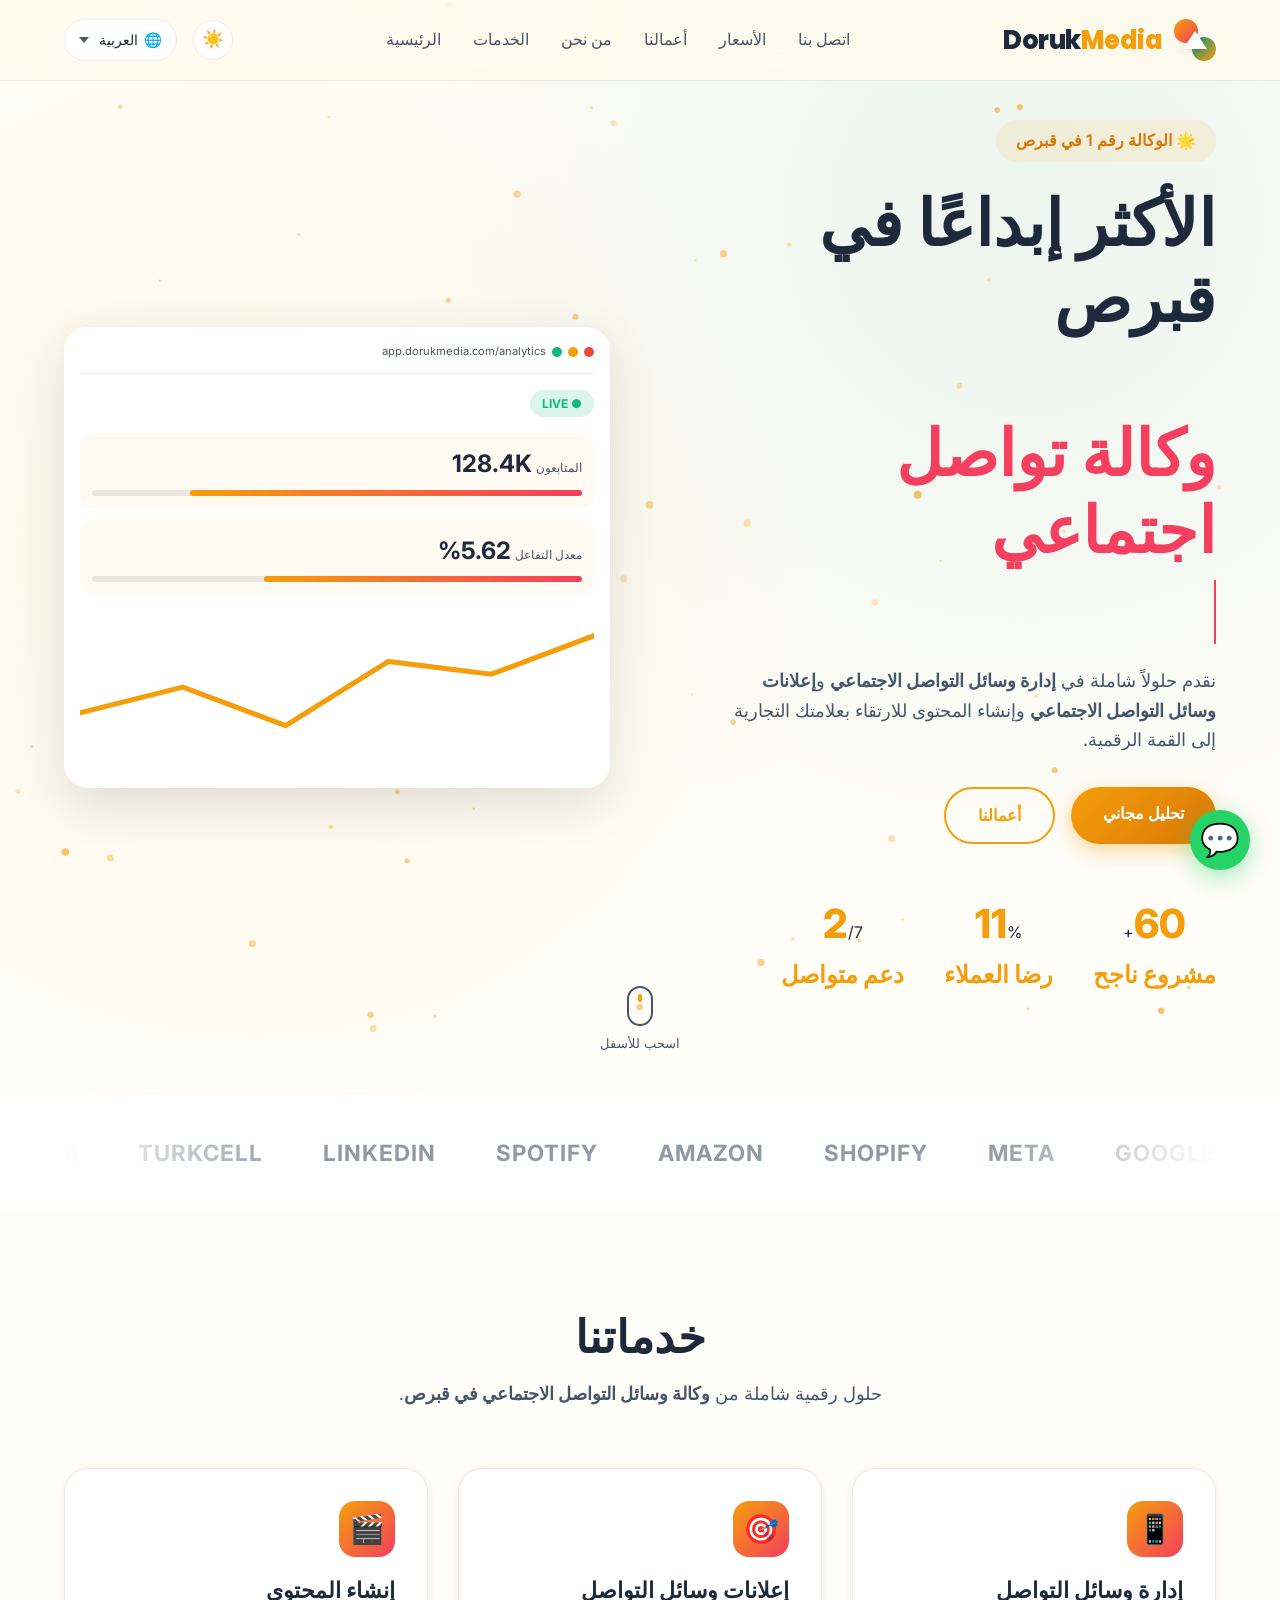
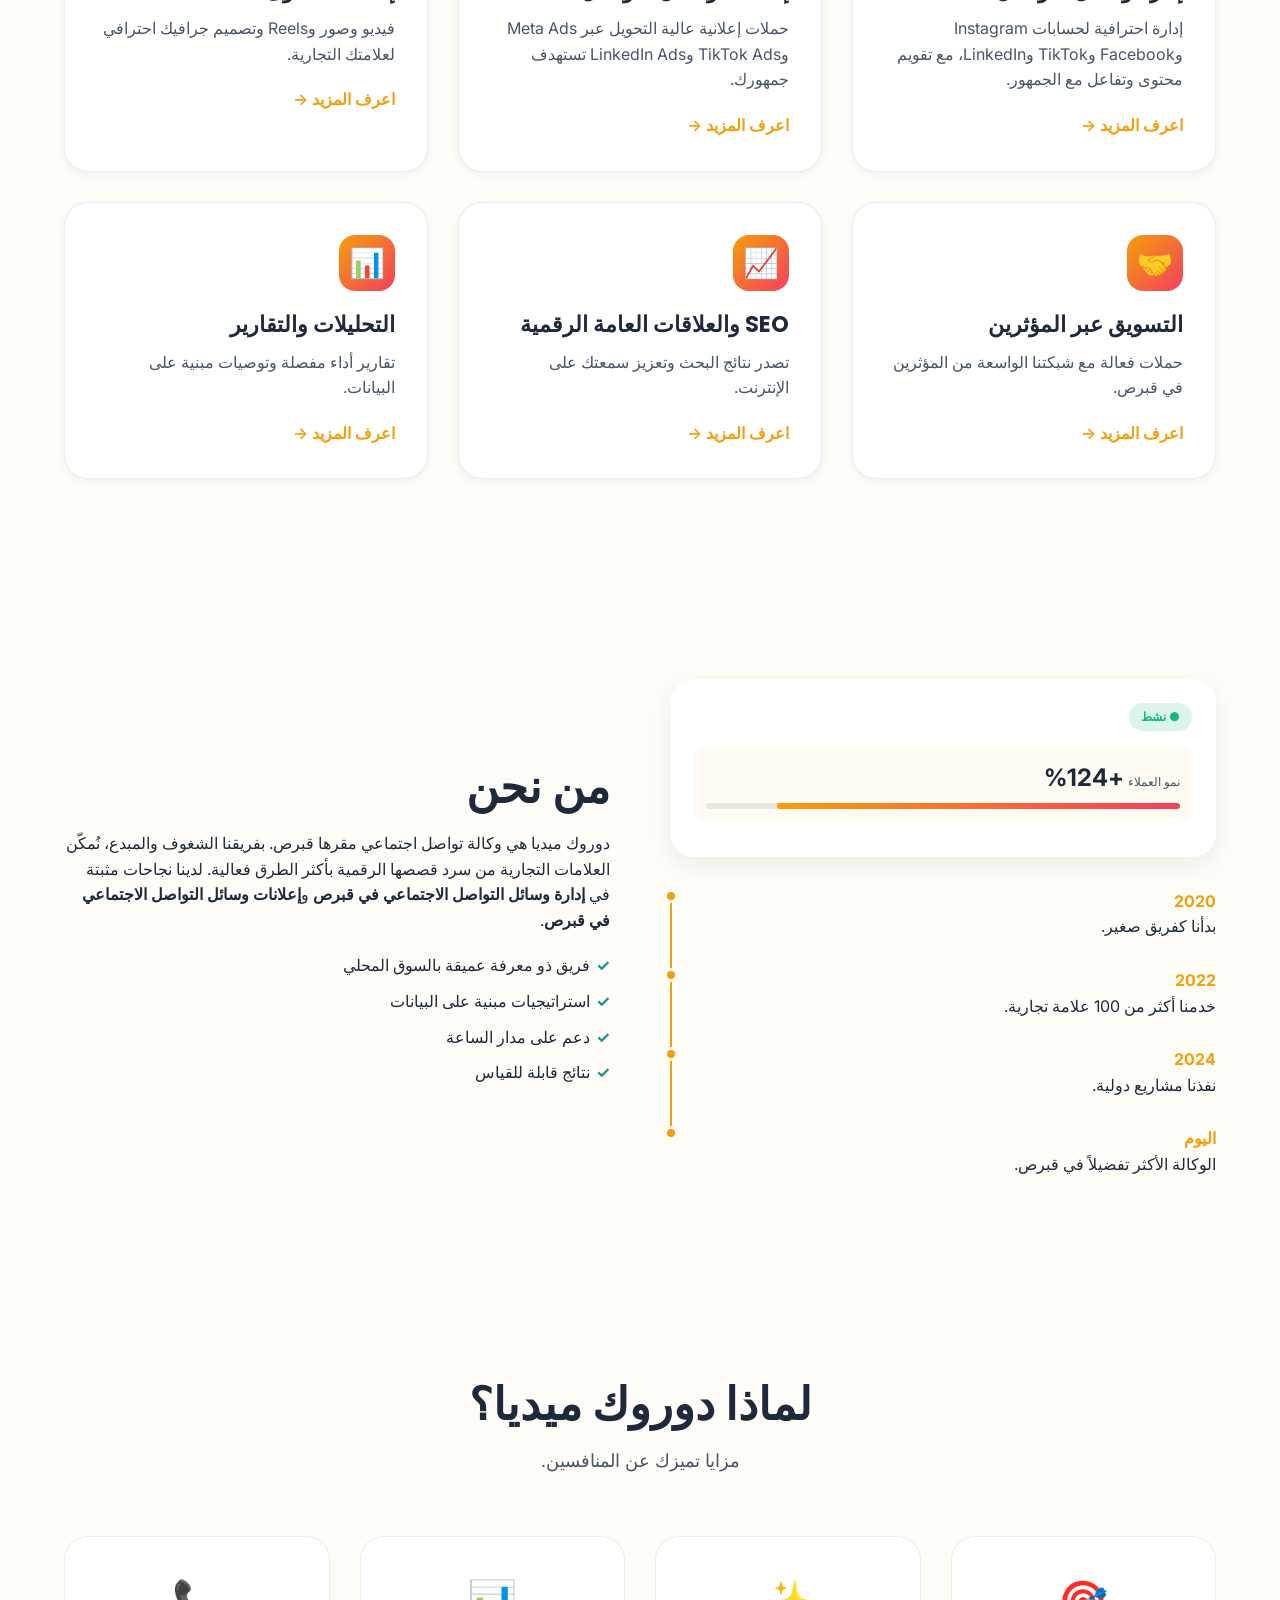
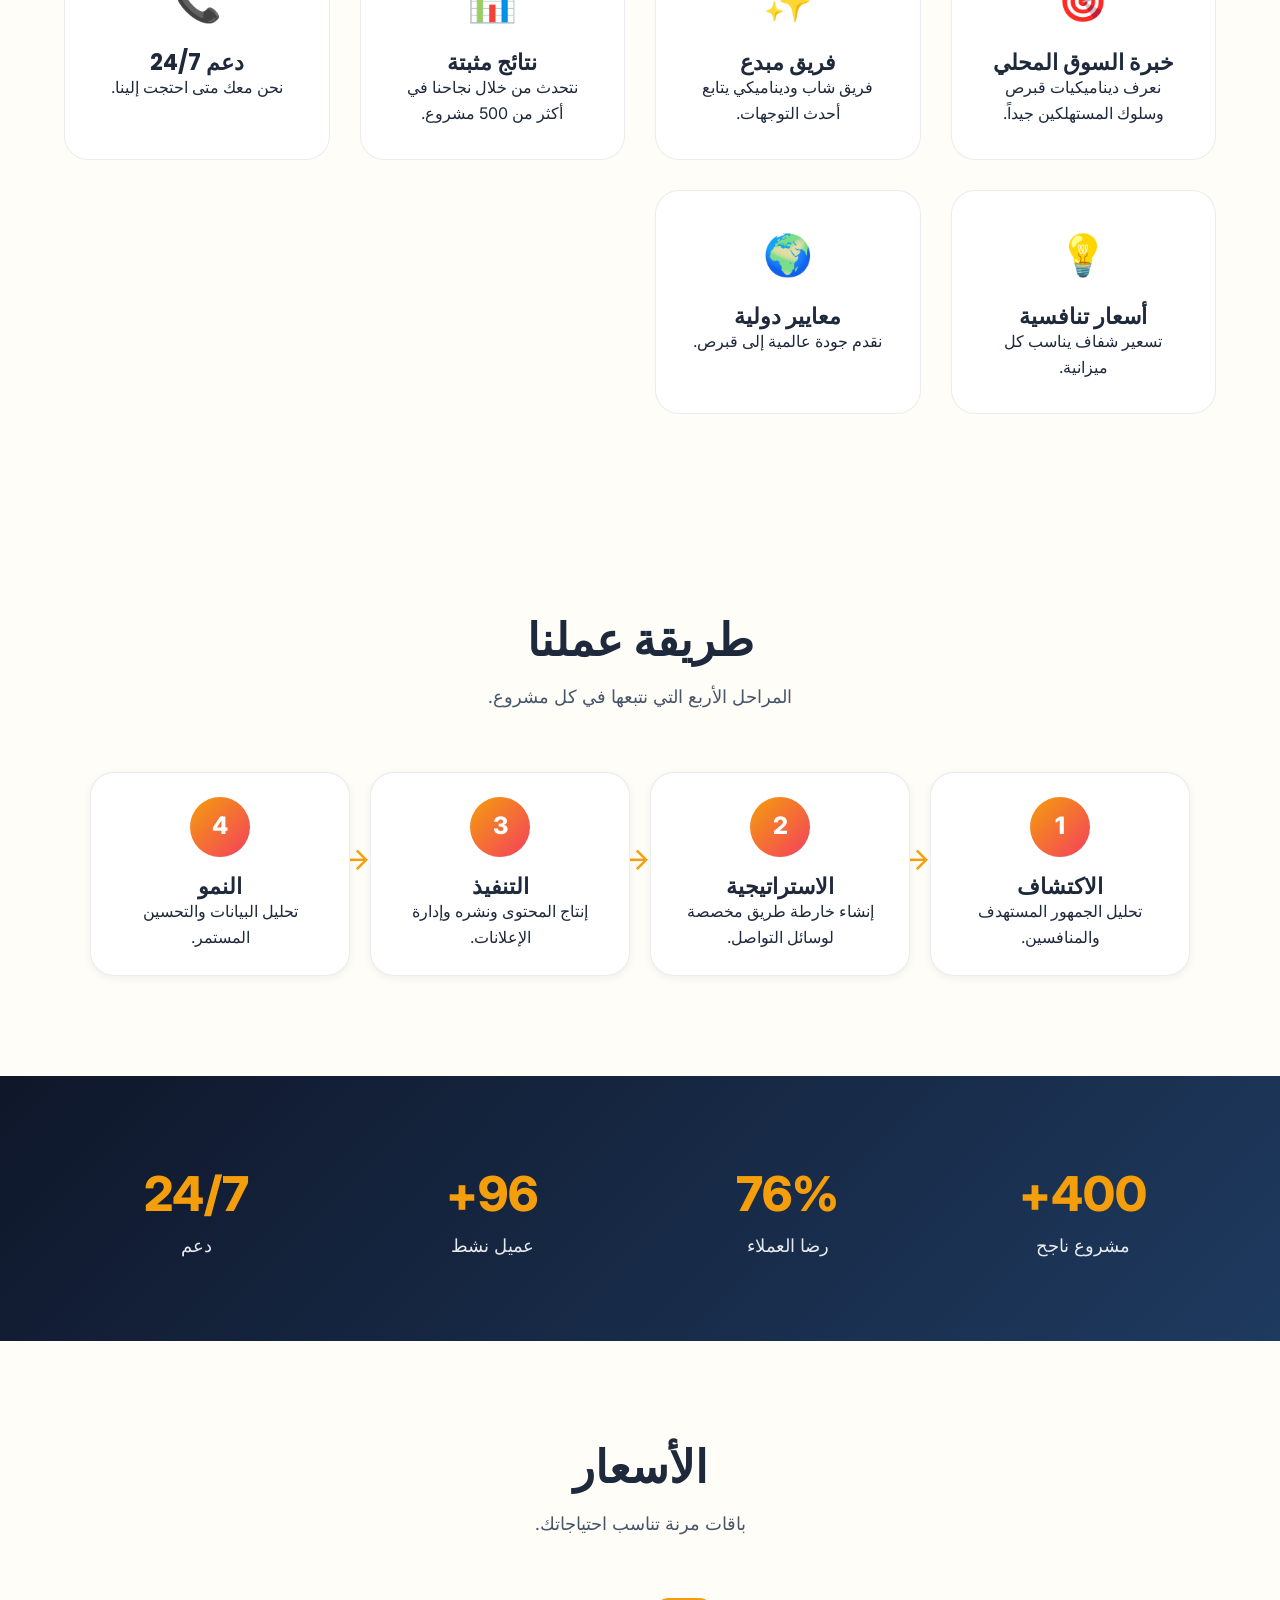
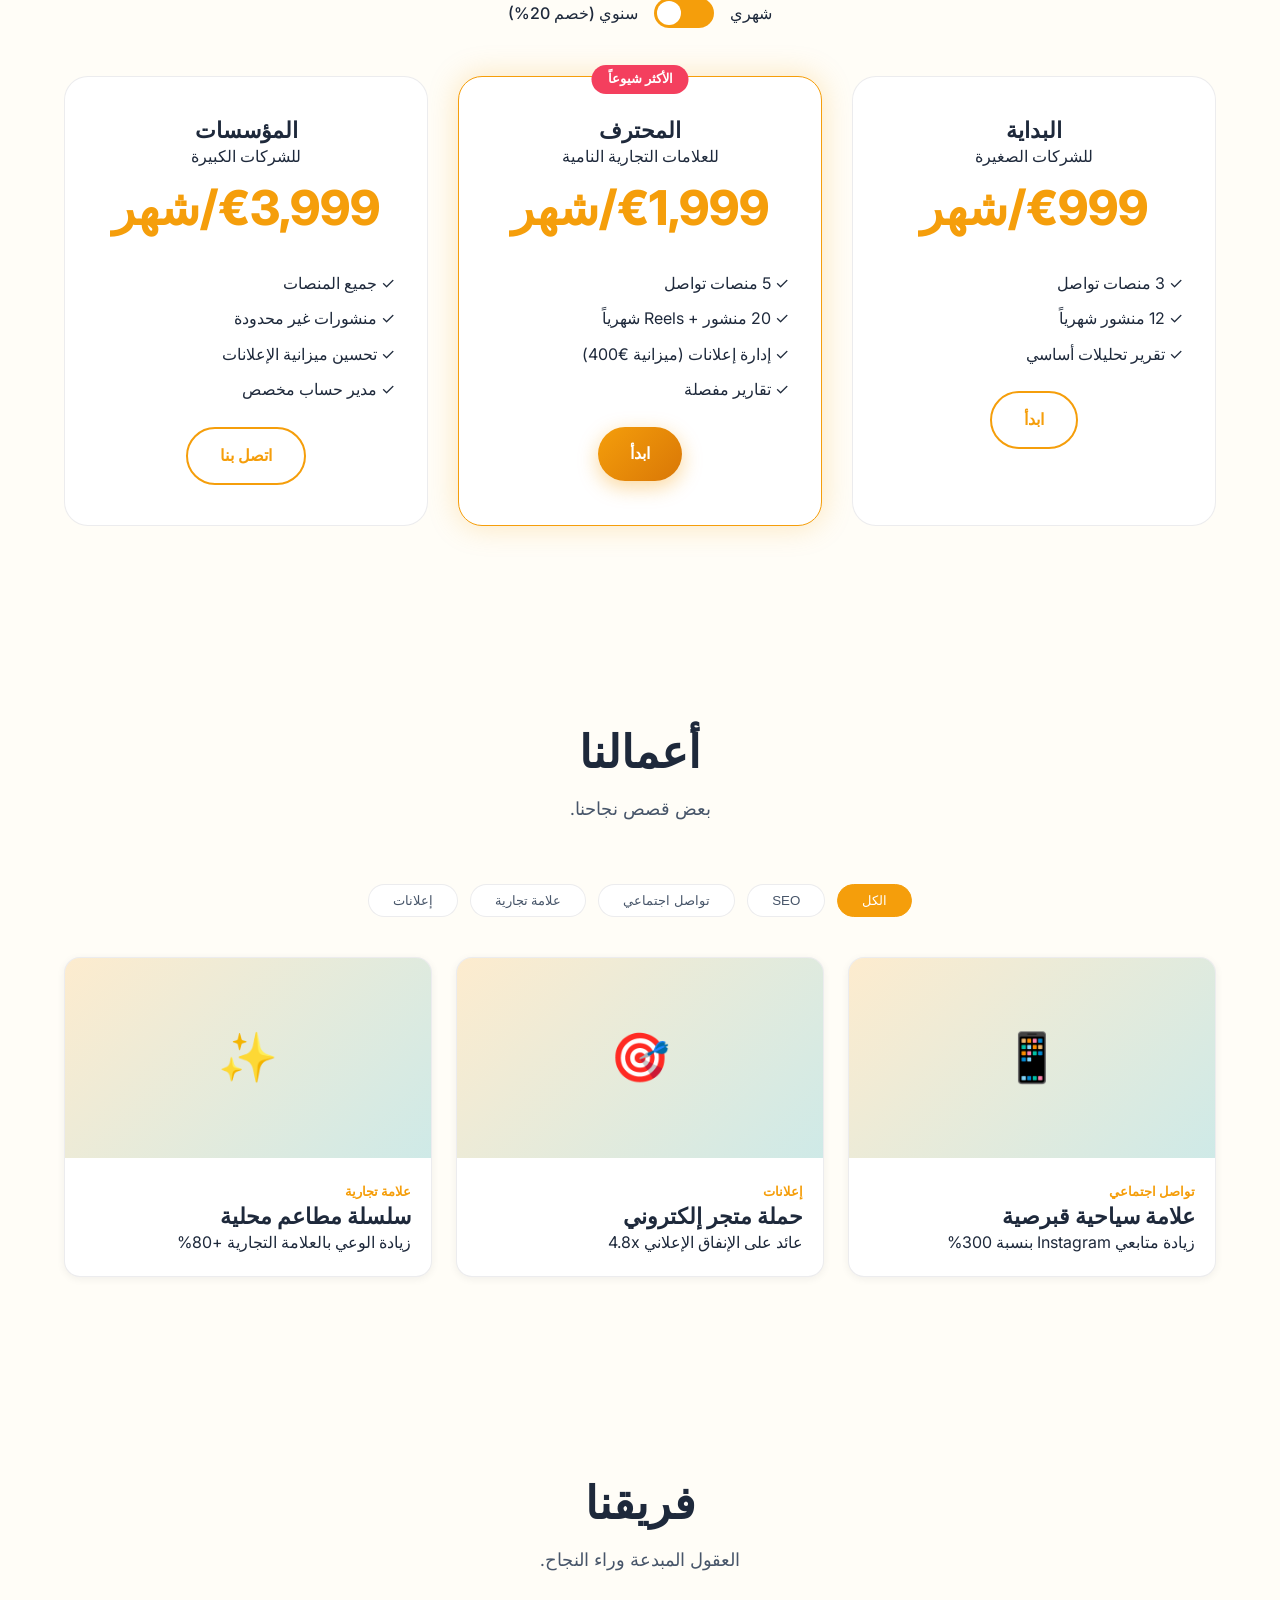
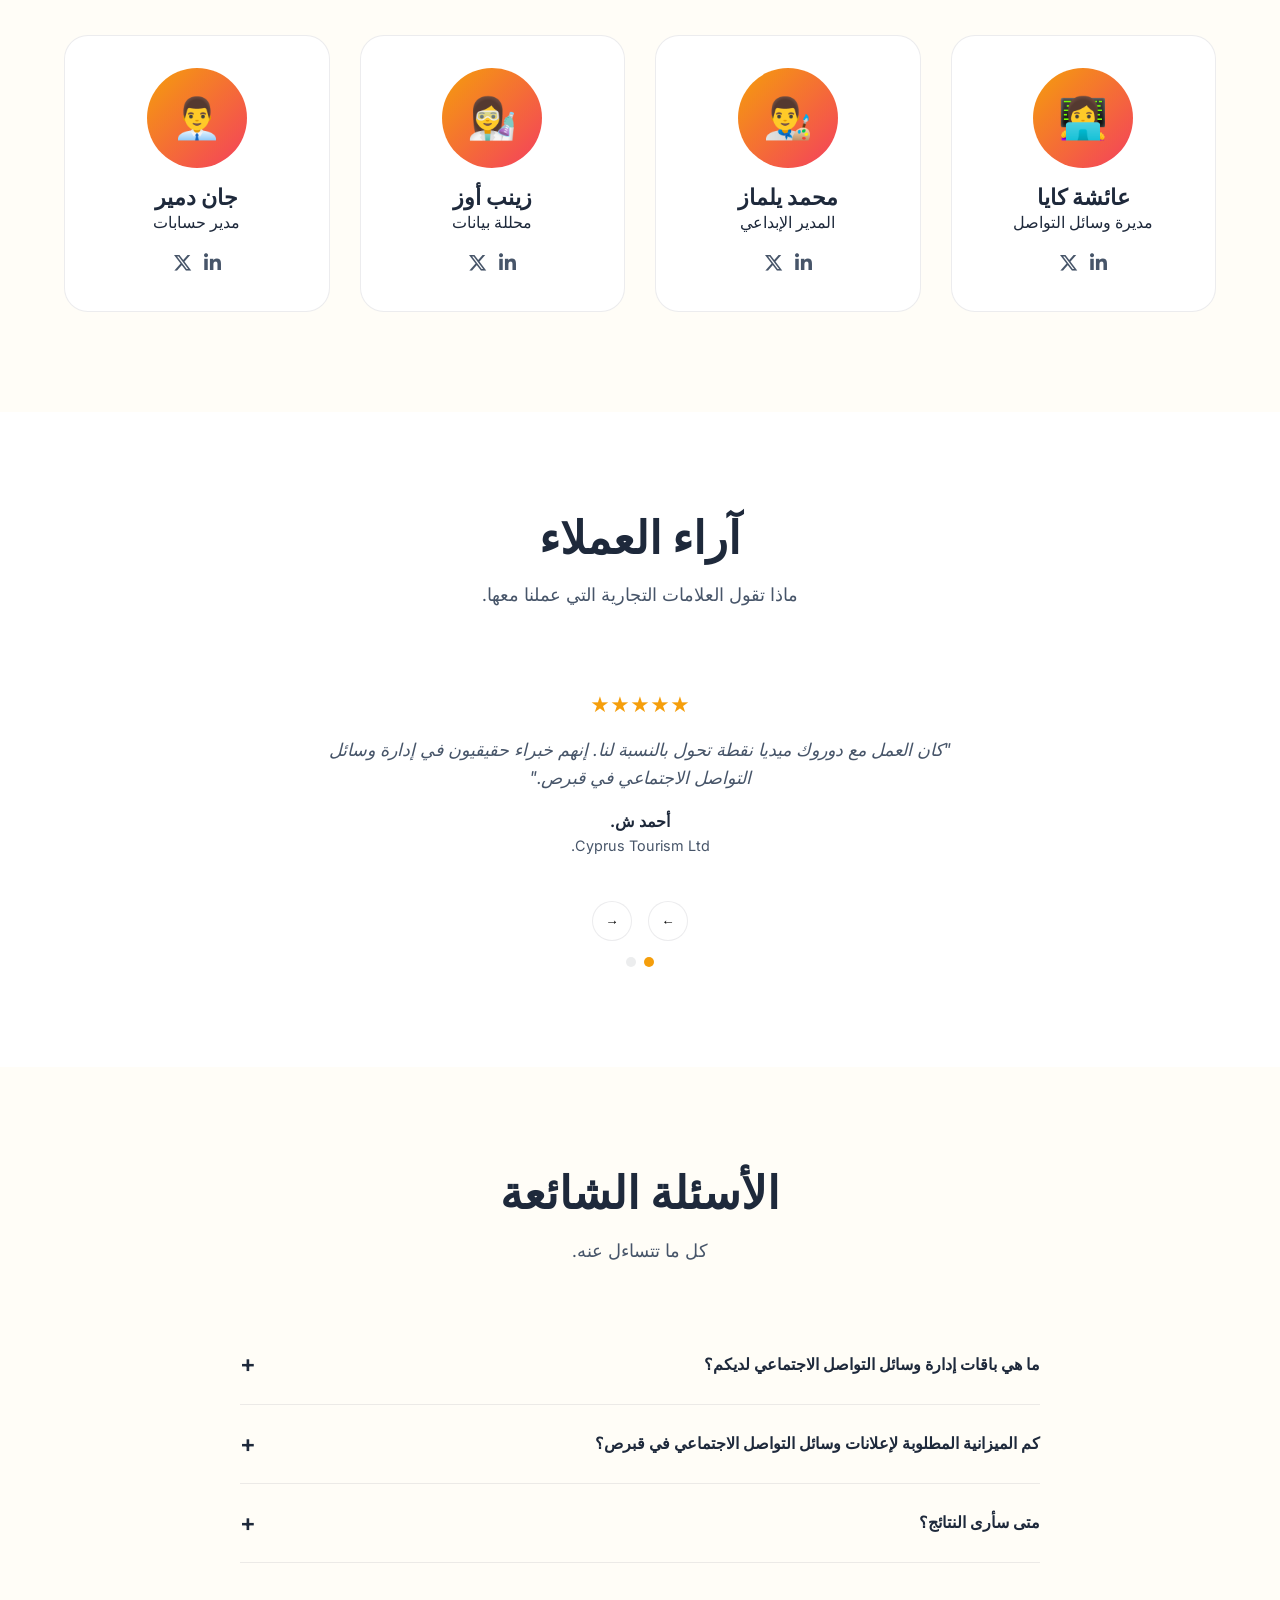
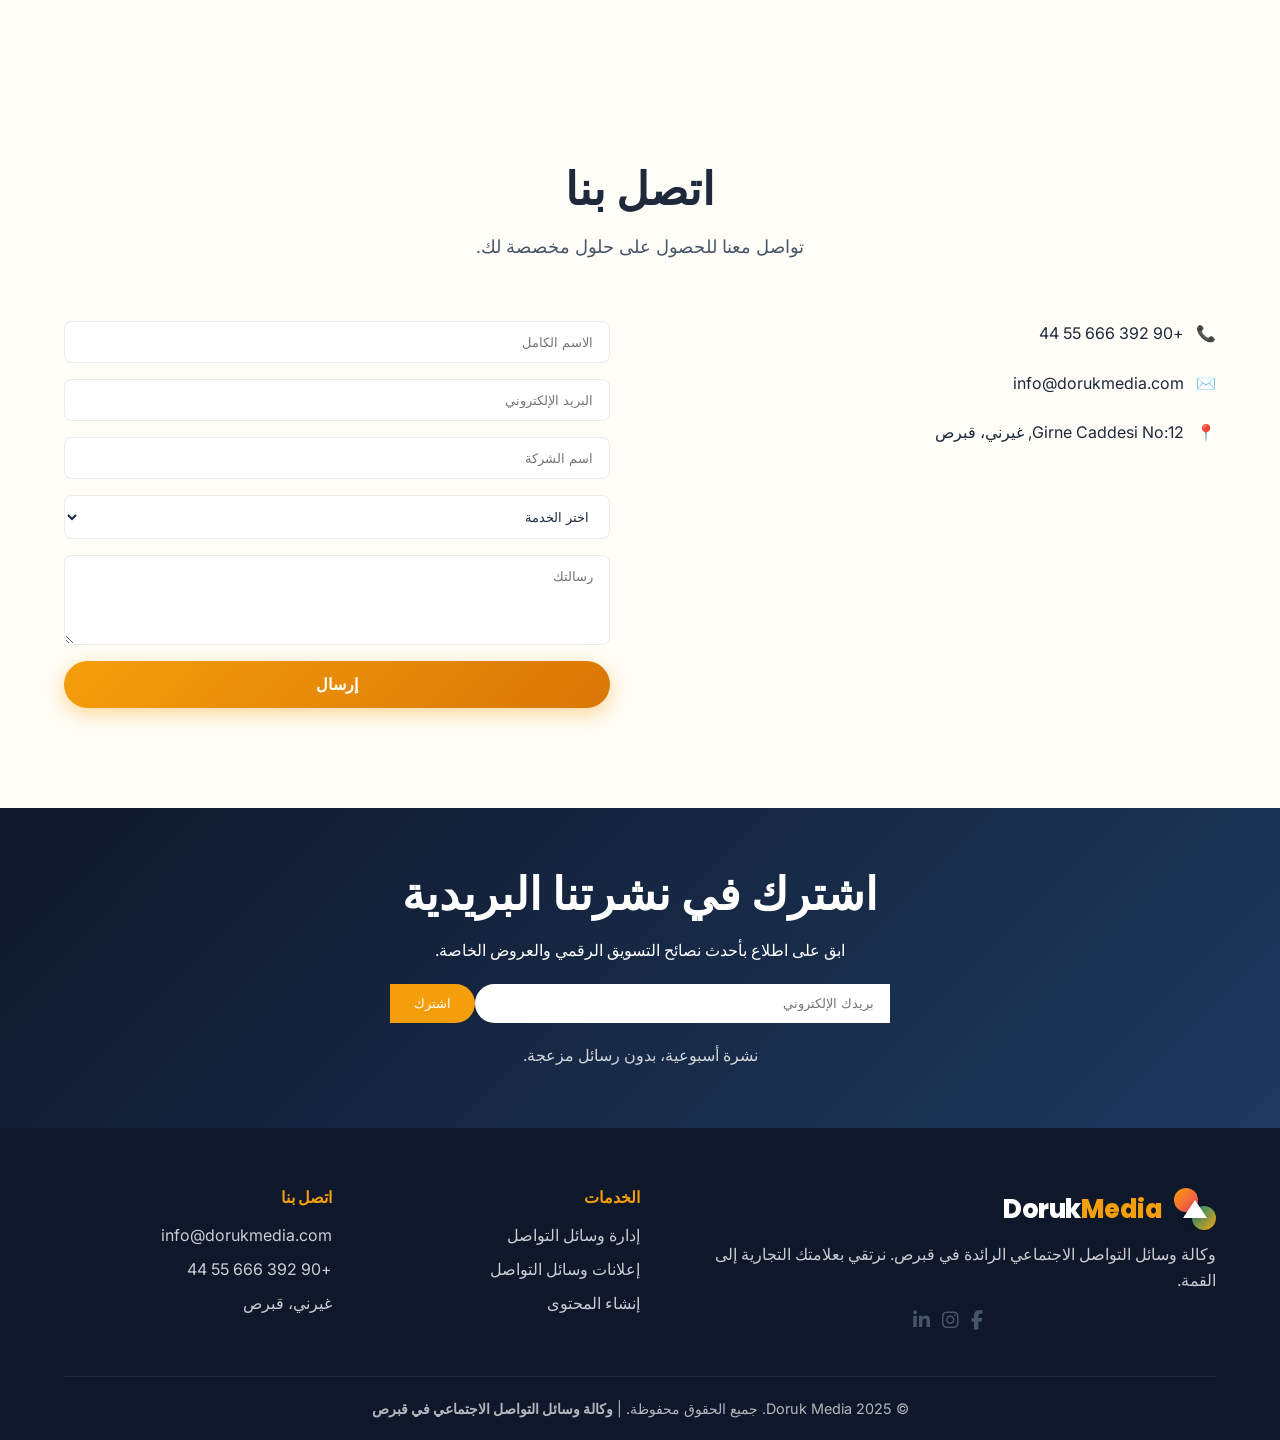
==== commit 2fd3b924: "mobile view correction" ====
--- a/ar/index.html
+++ b/ar/index.html
@@ -28,13 +28,14 @@
             "openingHours": "Mo-Fr 09:00-18:00"
         }
     </script>
-    <link rel="preconnect" href="https://fonts.googleapis.com">
-    <link rel="preconnect" href="https://fonts.gstatic.com" crossorigin>
-    <link href="https://fonts.googleapis.com/css2?family=Inter:wght@300;400;500;600;700;800;900&family=Poppins:wght@300;400;500;600;700;800;900&display=swap" rel="stylesheet">
-    <link rel="stylesheet" href="https://cdnjs.cloudflare.com/ajax/libs/font-awesome/6.5.1/css/all.min.css">
-    <link rel="stylesheet" href="../css/style.css">
-    <style>
+        <link rel="preconnect" href="https://fonts.googleapis.com">
+        <link rel="preconnect" href="https://fonts.gstatic.com" crossorigin>
+        <link href="https://fonts.googleapis.com/css2?family=Inter:wght@300;400;500;600;700;800;900&family=Poppins:wght@300;400;500;600;700;800;900&display=swap" rel="stylesheet">
+        <link rel="stylesheet" href="https://cdnjs.cloudflare.com/ajax/libs/font-awesome/6.5.1/css/all.min.css">
+        <link rel="stylesheet" href="../css/style.css">
+        <style>
         /* RTL Fixes */
+        html, body { overflow-x: hidden; }
         .lang-dropdown { right: auto; left: 0; }
         .header-actions { flex-direction: row-reverse; }
         .hero-buttons { justify-content: flex-start; }
@@ -43,6 +44,25 @@
         .step-arrow { right: auto; left: -30px; }
         .arrow-down { margin-left: 0; margin-right: 4px; }
         .contact-form { direction: rtl; }
+        .hero-content { text-align: right; }
+        .section-header { text-align: center; }
+        .about-right ul li { padding-left: 0; padding-right: 20px; text-align: right; }
+        .about-right ul li::before { left: auto; right: 0; }
+        .service-card { text-align: right; }
+        .portfolio-info { text-align: right; }
+        .team-card { text-align: center; }
+        .testimonial-card { text-align: center; }
+        .faq-question { text-align: right; }
+        .faq-answer { text-align: right; }
+        .footer-grid { text-align: right; }
+        .newsletter { text-align: center; }
+    
+        /* Mobile RTL fixes */
+        @media (max-width: 768px) {
+        .hero-content { text-align: center; }
+        .about-right ul li { text-align: center; padding-right: 0; }
+        .about-right ul li::before { position: static; display: inline; margin-left: 6px; }
+        }
     </style>
 </head>
 <body>
--- a/css/style.css
+++ b/css/style.css
@@ -4,6 +4,11 @@
    ============================================ */
 
 /* ----- CSS Variables (Light Theme Default) ----- */
+html, body {
+    overflow-x: hidden;
+    width: 100%;
+    max-width: 100vw;
+}
 :root {
     --font-heading: 'Poppins', sans-serif;
     --font-body: 'Inter', sans-serif;
@@ -247,7 +252,7 @@
 .hero-visual { position: relative; z-index: 2; }
 .dashboard-mockup {
     background: var(--bg-card); border-radius: var(--radius-lg);
-    box-shadow: var(--shadow-lg); padding: 16px; max-width: 480px;
+    box-shadow: var(--shadow-lg); padding: 16px; max-width: 100%;
     animation: float 6s ease-in-out infinite;
 }
 .browser-bar {
